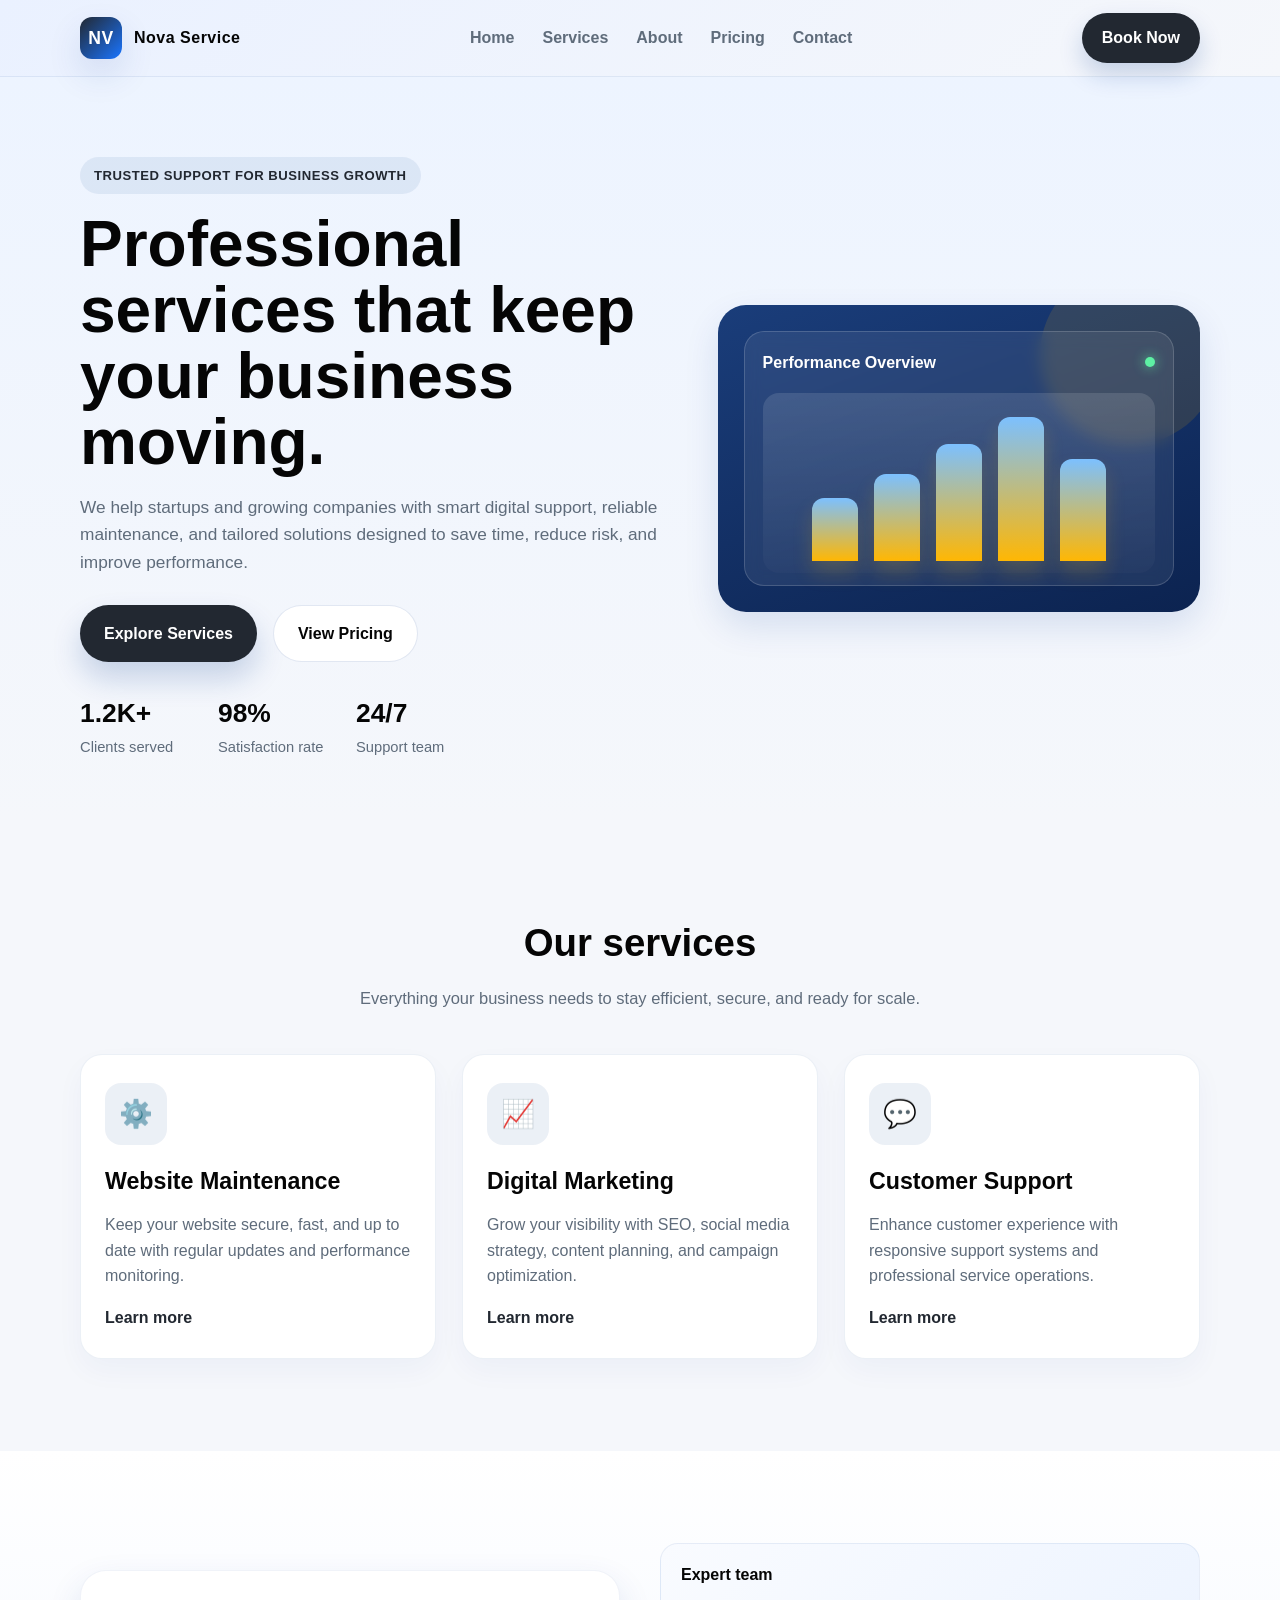
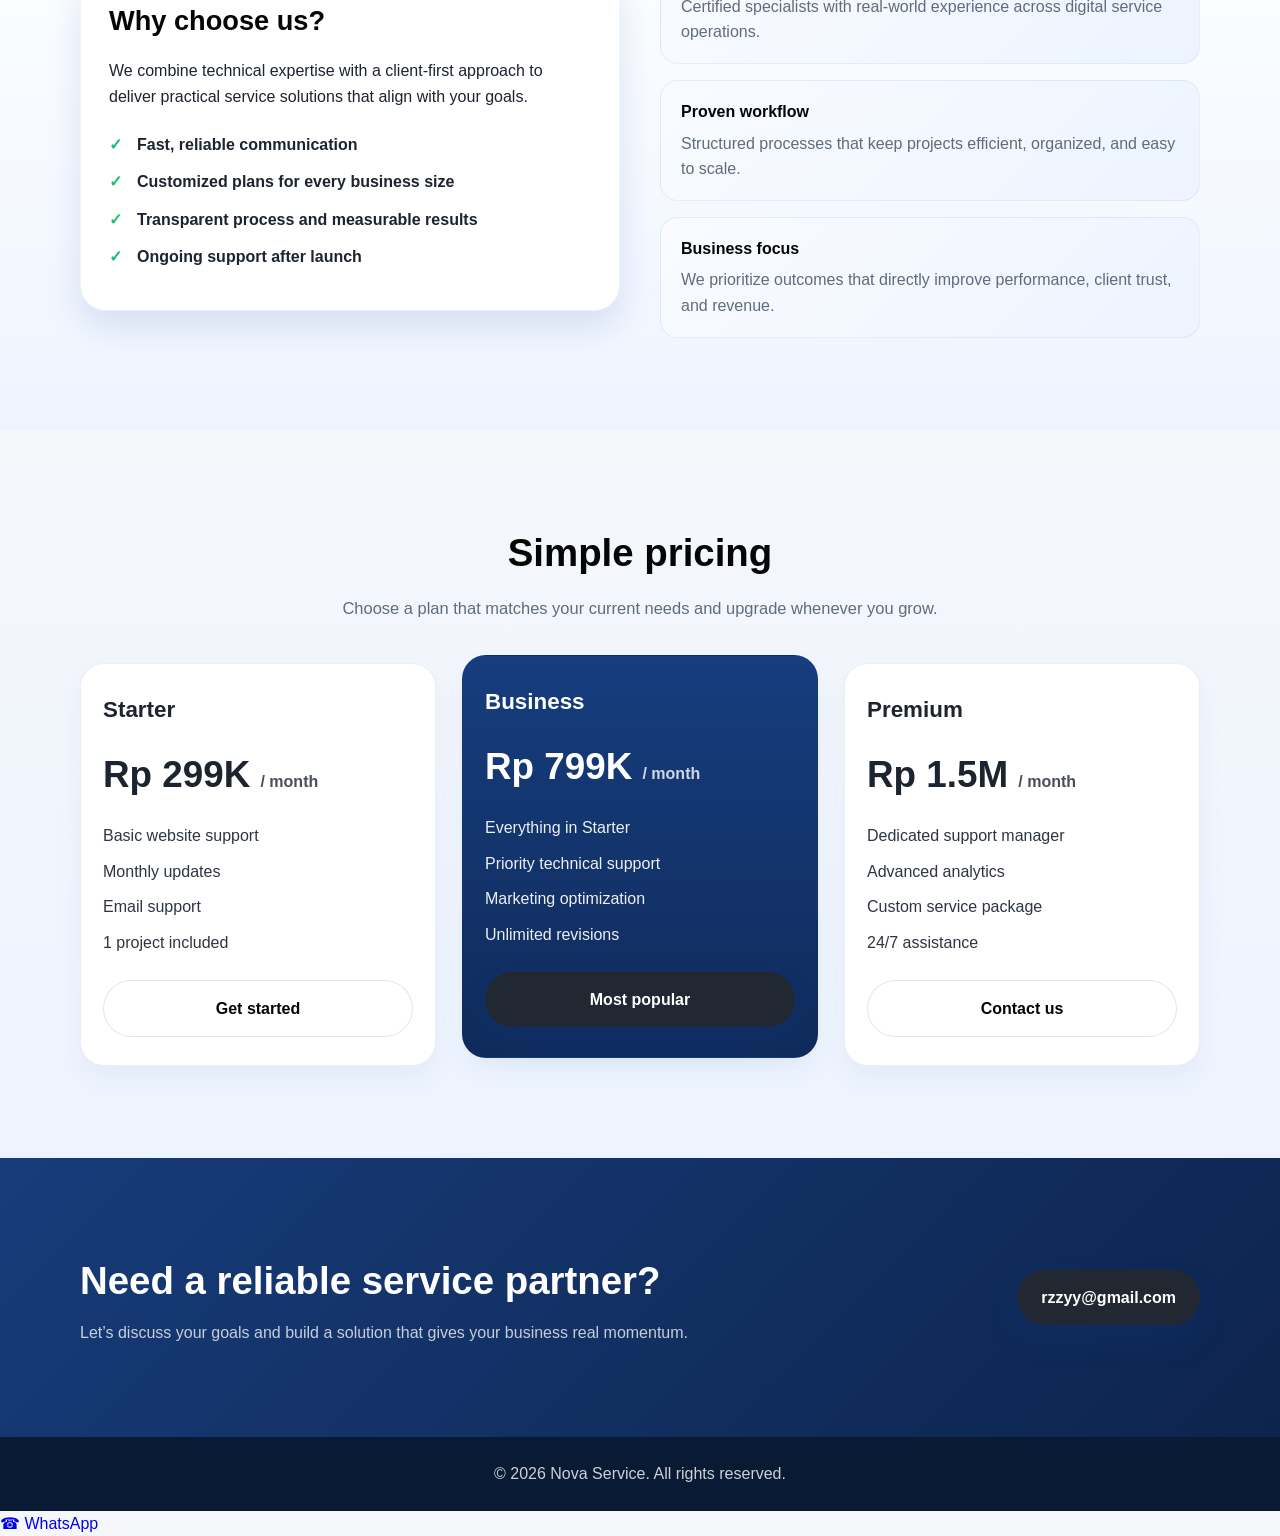
==== index.html @ af76d052 "Update index.html" ====
<!DOCTYPE html>
<html lang="en">
<head>
    <meta charset="UTF-8">
    <meta name="viewport" content="width=device-width, initial-scale=1.0">
    <title>NV Service | Professional Digital Solutions</title>
    <link rel="stylesheet" href="style.css">
</head>
<body>
    <header>
        <div class="container nav">
            <div class="brand">
                <div class="brand-mark">NV</div>
                <span>Nova Service</span>
            </div>
            <nav class="nav-links">
                <a href="#home">Home</a>
                <a href="#services">Services</a>
                <a href="#about">About</a>
                <a href="#pricing">Pricing</a>
                <a href="#contact">Contact</a>
            </nav>
            <a class="nav-cta" href="#contact">Book Now</a>
        </div>
    </header>

    <main>
        <section class="hero" id="home">
            <div class="container hero-grid">
                <div>
                    <div class="eyebrow">Trusted support for business growth</div>
                    <h1>Professional services that keep your business moving.</h1>
                    <p class="lead">
                        We help startups and growing companies with smart digital support, reliable maintenance,
                        and tailored solutions designed to save time, reduce risk, and improve performance.
                    </p>
                    <div class="hero-actions">
                        <a class="btn btn-primary" href="#services">Explore Services</a>
                        <a class="btn btn-secondary" href="#pricing">View Pricing</a>
                    </div>
                    <div class="mini-stats">
                        <div>
                            <strong>1.2K+</strong>
                            <span>Clients served</span>
                        </div>
                        <div>
                            <strong>98%</strong>
                            <span>Satisfaction rate</span>
                        </div>
                        <div>
                            <strong>24/7</strong>
                            <span>Support team</span>
                        </div>
                    </div>
                </div>

                <div class="hero-card">
                    <div class="service-panel">
                        <div class="panel-header">
                            <span>Performance Overview</span>
                            <span class="dot"></span>
                        </div>
                        <div class="chart-box" aria-label="Service growth chart">
                            <div class="bar"></div>
                            <div class="bar"></div>
                            <div class="bar"></div>
                            <div class="bar"></div>
                            <div class="bar"></div>
                        </div>
                    </div>
                </div>
            </div>
        </section>

        <section id="services">
            <div class="container">
                <div class="section-heading">
                    <h2>Our services</h2>
                    <p>Everything your business needs to stay efficient, secure, and ready for scale.</p>
                </div>

                <div class="services-grid">
                    <article class="service-card">
                        <div class="icon-wrap">⚙️</div>
                        <h3>Website Maintenance</h3>
                        <p>Keep your website secure, fast, and up to date with regular updates and performance monitoring.</p>
                        <a href="#contact">Learn more</a>
                    </article>

                    <article class="service-card">
                        <div class="icon-wrap">📈</div>
                        <h3>Digital Marketing</h3>
                        <p>Grow your visibility with SEO, social media strategy, content planning, and campaign optimization.</p>
                        <a href="#contact">Learn more</a>
                    </article>

                    <article class="service-card">
                        <div class="icon-wrap">💬</div>
                        <h3>Customer Support</h3>
                        <p>Enhance customer experience with responsive support systems and professional service operations.</p>
                        <a href="#contact">Learn more</a>
                    </article>
                </div>
            </div>
        </section>

        <section class="about" id="about">
            <div class="container about-grid">
                <div class="about-box">
                    <h3>Why choose us?</h3>
                    <p>We combine technical expertise with a client-first approach to deliver practical service solutions that align with your goals.</p>
                    <ul class="check-list">
                        <li>Fast, reliable communication</li>
                        <li>Customized plans for every business size</li>
                        <li>Transparent process and measurable results</li>
                        <li>Ongoing support after launch</li>
                    </ul>
                </div>

                <div class="feature-panel">
                    <div class="feature-item">
                        <h4>Expert team</h4>
                        <p>Certified specialists with real-world experience across digital service operations.</p>
                    </div>
                    <div class="feature-item">
                        <h4>Proven workflow</h4>
                        <p>Structured processes that keep projects efficient, organized, and easy to scale.</p>
                    </div>
                    <div class="feature-item">
                        <h4>Business focus</h4>
                        <p>We prioritize outcomes that directly improve performance, client trust, and revenue.</p>
                    </div>
                </div>
            </div>
        </section>

        <section class="pricing" id="pricing">
            <div class="container">
                <div class="section-heading">
                    <h2>Simple pricing</h2>
                    <p>Choose a plan that matches your current needs and upgrade whenever you grow.</p>
                </div>

                <div class="pricing-grid">
                    <div class="price-card">
                        <h3>Starter</h3>
                        <div class="price">Rp 299K <span>/ month</span></div>
                        <ul>
                            <li>Basic website support</li>
                            <li>Monthly updates</li>
                            <li>Email support</li>
                            <li>1 project included</li>
                        </ul>
                        <a class="btn btn-secondary" href="#contact">Get started</a>
                    </div>

                    <div class="price-card popular">
                        <h3>Business</h3>
                        <div class="price">Rp 799K <span>/ month</span></div>
                        <ul>
                            <li>Everything in Starter</li>
                            <li>Priority technical support</li>
                            <li>Marketing optimization</li>
                            <li>Unlimited revisions</li>
                        </ul>
                        <a class="btn btn-primary" href="#contact">Most popular</a>
                    </div>

                    <div class="price-card">
                        <h3>Premium</h3>
                        <div class="price">Rp 1.5M <span>/ month</span></div>
                        <ul>
                            <li>Dedicated support manager</li>
                            <li>Advanced analytics</li>
                            <li>Custom service package</li>
                            <li>24/7 assistance</li>
                        </ul>
                        <a class="btn btn-secondary" href="#contact">Contact us</a>
                    </div>
                </div>
            </div>
        </section>

        <section class="contact" id="contact">
            <div class="container contact-wrap">
                <div>
                    <h2>Need a reliable service partner?</h2>
                    <p>Let’s discuss your goals and build a solution that gives your business real momentum.</p>
                </div>
                <a class="btn btn-primary" href="mailto:rzzyy@gmail.com">rzzyy@gmail.com</a>
            </div>
        </section>
    </main>

    <footer>
        <div class="container">© 2026 Nova Service. All rights reserved.</div>
    </footer>
    <a class="whatsapp-button" href="https://wa.me/6283878872602?text=Hello%20NV%20Service%2C%20I%20would%20like%20to%20ask%20about%20your%20services." target="_blank" rel="noopener" aria-label="Chat with NV Service on WhatsApp">
        <span aria-hidden="true">☎</span>
        <span>WhatsApp</span>
    </a>
    
     <script>
        const navLinks = document.querySelectorAll('.nav-links a');

        navLinks.forEach((link) => {
            link.addEventListener('click', () => {
                const target = document.querySelector(link.getAttribute('href'));

                link.classList.remove('nav-clicked');
                void link.offsetWidth;
                link.classList.add('nav-clicked');

                if (target) {
                    target.classList.remove('section-focus');
                    void target.offsetWidth;
                    target.classList.add('section-focus');
                }
            });
        });
    </script>
</body>
</html>
---- style.css ----
:root {
    --primary: #222831;
    --primary-dark: #050505;
    --accent: #ffb703;
    --bg: #f5f7fb;
    --card: #ffffff;
    --text: #1c2430;
    --muted: #5f6c7b;
    --shadow: 0 15px 35px rgba(11, 61, 145, 0.12);
}

* {
    box-sizing: border-box;
}

html {
    scroll-behavior: smooth;
}

body {
    margin: 0;
    font-family: Arial, Helvetica, sans-serif;
    background: var(--bg);
    color: var(--text);
    line-height: 1.6;
}

a {
    text-decoration: none;
}

img {
    max-width: 100%;
    display: block;
}

.container {
    width: min(1120px, calc(100% - 32px));
    margin: 0 auto;
}

header {
    background: linear-gradient(135deg, #eaf1ff 0%, #f5f7fb 100%);
    border-bottom: 1px solid rgba(11, 61, 145, 0.08);
    position: sticky;
    top: 0;
    z-index: 50;
}

.nav {
    display: flex;
    justify-content: space-between;
    align-items: center;
    min-height: 76px;
}

.brand {
    display: flex;
    align-items: center;
    gap: 12px;
    font-weight: 800;
    color: var(--primary-dark);
    letter-spacing: 0.5px;
}

.brand-mark {
    width: 42px;
    height: 42px;
    border-radius: 12px;
    background: linear-gradient(135deg, var(--primary), #1a75ff);
    color: white;
    display: grid;
    place-items: center;
    font-size: 1.1rem;
    box-shadow: var(--shadow);
}

.nav-links {
    display: flex;
    align-items: center;
    gap: 28px;
    font-weight: 600;
    color: var(--muted);
}

.nav-links a {
    color: var(--muted);
}

.nav-links a:hover {
    color: var(--primary);
}

.nav-links a.nav-clicked {
    animation: nav-click 0.55s ease;
}

@keyframes nav-click {
    0% {
        transform: translateY(0) scale(1);
    }
    45% {
        color: var(--accent);
        transform: translateY(-4px) scale(1.08);
    }
    100% {
        transform: translateY(0) scale(1);
    }
}

.section-focus {
    animation: section-focus 0.8s ease;
}

@keyframes section-focus {
    0% {
        box-shadow: inset 0 8px 0 rgba(255, 183, 3, 0);
    }
    35% {
        box-shadow: inset 0 8px 0 rgba(255, 183, 3, 0.5);
    }
    100% {
        box-shadow: inset 0 8px 0 rgba(255, 183, 3, 0);
    }
}

.nav-cta {
    background: var(--primary);
    color: white;
    padding: 12px 20px;
    border-radius: 999px;
    font-weight: 700;
    box-shadow: 0 12px 25px rgba(11, 61, 145, 0.2);
}

.hero {
    padding: 80px 0 60px;
    background: linear-gradient(180deg, #edf4ff 0%, #f5f7fb 100%);
}

.hero-grid {
    display: grid;
    grid-template-columns: 1.1fr 0.9fr;
    align-items: center;
    gap: 48px;
}

.eyebrow {
    display: inline-flex;
    align-items: center;
    gap: 8px;
    background: rgba(11, 61, 145, 0.08);
    color: var(--primary);
    padding: 8px 14px;
    border-radius: 999px;
    font-size: 0.82rem;
    font-weight: 700;
    letter-spacing: 0.04em;
    text-transform: uppercase;
}

h1 {
    font-size: clamp(2.6rem, 5vw, 4.5rem);
    line-height: 1.03;
    margin: 18px 0 18px;
    color: var(--primary-dark);
}

.lead {
    font-size: 1.08rem;
    color: var(--muted);
    max-width: 620px;
    margin-bottom: 28px;
}

.hero-actions {
    display: flex;
    flex-wrap: wrap;
    gap: 16px;
    margin-bottom: 30px;
}

.btn {
    display: inline-flex;
    align-items: center;
    justify-content: center;
    padding: 15px 24px;
    border-radius: 999px;
    font-weight: 700;
    transition: transform 0.2s ease, box-shadow 0.2s ease;
}

.btn:hover {
    transform: translateY(-2px);
}

.btn-primary {
    background: var(--primary);
    color: white;
    box-shadow: 0 16px 30px rgba(11, 61, 145, 0.2);
}

.btn-secondary {
    background: white;
    color: var(--primary-dark);
    border: 1px solid rgba(11, 61, 145, 0.12);
}

.mini-stats {
    display: flex;
    flex-wrap: wrap;
    gap: 28px;
}

.mini-stats div {
    min-width: 110px;
}

.mini-stats strong {
    display: block;
    font-size: 1.65rem;
    color: var(--primary-dark);
}

.mini-stats span {
    color: var(--muted);
    font-size: 0.92rem;
}

.hero-card {
    background: linear-gradient(160deg, #1a3d7a, #0c2350);
    padding: 26px;
    border-radius: 28px;
    color: white;
    box-shadow: var(--shadow);
    position: relative;
    overflow: hidden;
}

.hero-card::before {
    content: "";
    position: absolute;
    width: 180px;
    height: 180px;
    border-radius: 50%;
    background: rgba(255, 183, 3, 0.12);
    top: -40px;
    right: -20px;
}

.service-panel {
    background: rgba(255, 255, 255, 0.08);
    border: 1px solid rgba(255, 255, 255, 0.16);
    border-radius: 20px;
    padding: 18px 18px 12px;
    backdrop-filter: blur(8px);
}

.panel-header {
    display: flex;
    justify-content: space-between;
    align-items: center;
    margin-bottom: 18px;
    color: white;
    font-weight: 700;
}

.dot {
    width: 10px;
    height: 10px;
    background: #5ef0a4;
    border-radius: 50%;
    box-shadow: 0 0 12px rgba(94, 240, 164, 0.8);
}

.chart-box {
    height: 180px;
    border-radius: 16px;
    background: linear-gradient(180deg, rgba(255,255,255,0.12), rgba(255,255,255,0.02));
    display: flex;
    align-items: end;
    justify-content: center;
    gap: 16px;
    padding: 18px 12px 12px;
}

.bar {
    width: 46px;
    border-radius: 12px 12px 0 0;
    background: linear-gradient(180deg, #7cc0ff, #ffb703);
    box-shadow: 0 12px 20px rgba(255, 183, 3, 0.18);
}

.bar:nth-child(1) { height: 42%; }
.bar:nth-child(2) { height: 58%; }
.bar:nth-child(3) { height: 78%; }
.bar:nth-child(4) { height: 96%; }
.bar:nth-child(5) { height: 68%; }

section {
    padding: 92px 0;
}

.section-heading {
    text-align: center;
    max-width: 700px;
    margin: 0 auto 42px;
}

.section-heading h2 {
    font-size: clamp(2rem, 3vw, 2.8rem);
    margin: 0 0 12px;
    color: var(--primary-dark);
}

.section-heading p {
    margin: 0;
    color: var(--muted);
    font-size: 1.03rem;
}

.services-grid {
    display: grid;
    grid-template-columns: repeat(3, minmax(0, 1fr));
    gap: 26px;
}

.service-card {
    background: var(--card);
    border: 1px solid rgba(11, 61, 145, 0.08);
    border-radius: 22px;
    padding: 28px 24px;
    box-shadow: 0 12px 28px rgba(11, 61, 145, 0.04);
}

.icon-wrap {
    width: 62px;
    height: 62px;
    display: grid;
    place-items: center;
    border-radius: 16px;
    background: rgba(11, 61, 145, 0.08);
    color: var(--primary);
    font-size: 1.7rem;
    margin-bottom: 18px;
}

.service-card h3 {
    margin: 0 0 12px;
    font-size: 1.45rem;
    color: var(--primary-dark);
}

.service-card p {
    margin: 0 0 16px;
    color: var(--muted);
}

.service-card a {
    color: var(--primary);
    font-weight: 700;
}

.about {
    background: linear-gradient(180deg, #ffffff 0%, #eef4ff 100%);
}

.about-grid {
    display: grid;
    grid-template-columns: 1fr 1fr;
    gap: 40px;
    align-items: center;
}

.about-box {
    background: white;
    border-radius: 26px;
    padding: 28px;
    box-shadow: var(--shadow);
    border: 1px solid rgba(11, 61, 145, 0.06);
}

.about-box h3 {
    margin-top: 0;
    margin-bottom: 16px;
    font-size: 1.7rem;
    color: var(--primary-dark);
}

.check-list {
    list-style: none;
    padding: 0;
    margin: 22px 0 0;
}

.check-list li {
    position: relative;
    padding-left: 28px;
    margin-bottom: 12px;
    color: var(--text);
    font-weight: 600;
}

.check-list li::before {
    content: "✓";
    position: absolute;
    left: 0;
    top: 0;
    color: #1bbf73;
    font-weight: 800;
}

.feature-panel {
    display: grid;
    gap: 16px;
}

.feature-item {
    background: linear-gradient(135deg, #f9fbff 0%, #edf4ff 100%);
    border: 1px solid rgba(11, 61, 145, 0.07);
    border-radius: 18px;
    padding: 18px 20px;
}

.feature-item h4 {
    margin: 0 0 6px;
    color: var(--primary-dark);
}

.feature-item p {
    margin: 0;
    color: var(--muted);
}

.pricing {
    background: linear-gradient(180deg, #f5f7fb 0%, #edf4ff 100%);
}

.pricing-grid {
    display: grid;
    grid-template-columns: repeat(3, minmax(0, 1fr));
    gap: 26px;
}

.price-card {
    background: white;
    border-radius: 24px;
    border: 1px solid rgba(11, 61, 145, 0.08);
    box-shadow: 0 12px 28px rgba(11, 61, 145, 0.05);
    padding: 28px 22px;
}

.price-card.popular {
    background: linear-gradient(180deg, #163d7e 0%, #102b5a 100%);
    color: white;
    transform: translateY(-8px);
}

.price-card h3 {
    margin: 0 0 10px;
    font-size: 1.4rem;
}

.price {
    font-size: 2.3rem;
    font-weight: 800;
    margin: 18px 0;
}

.price span {
    font-size: 1rem;
    opacity: 0.8;
}

.price-card ul {
    list-style: none;
    padding: 0;
    margin: 0 0 24px;
}

.price-card li {
    margin-bottom: 10px;
    color: inherit;
    opacity: 0.92;
}

.price-card .btn {
    width: 100%;
}

.contact {
    background: linear-gradient(135deg, #173c7a 0%, #0d244d 100%);
    color: white;
}

.contact-wrap {
    display: flex;
    justify-content: space-between;
    align-items: center;
    gap: 20px;
    flex-wrap: wrap;
}

.contact h2 {
    margin: 0 0 8px;
    font-size: clamp(2rem, 3vw, 3rem);
}

.contact p {
    margin: 0;
    color: rgba(255,255,255,0.76);
    max-width: 620px;
}

footer {
    background: #081a34;
    color: rgba(255,255,255,0.8);
    padding: 24px 0;
    text-align: center;
}

@media (max-width: 900px) {
    .hero-grid,
    .about-grid,
    .services-grid,
    .pricing-grid {
        grid-template-columns: 1fr;
    }

    .nav {
        flex-wrap: wrap;
        gap: 12px;
        padding: 14px 0;
    }

    .nav-links {
        width: 100%;
        justify-content: center;
        flex-wrap: wrap;
    }
}

@media (max-width: 560px) {
    h1 {
        font-size: 2.6rem;
    }

    section {
        padding: 72px 0;
    }

    .hero {
        padding-top: 52px;
    }

    .hero-actions {
        flex-direction: column;
        align-items: stretch;
    }

    .btn {
        width: 100%;
    }
}

@media (prefers-reduced-motion: reduce) {
    .nav-links a.nav-clicked,
    .section-focus {
        animation: none;
    }
}
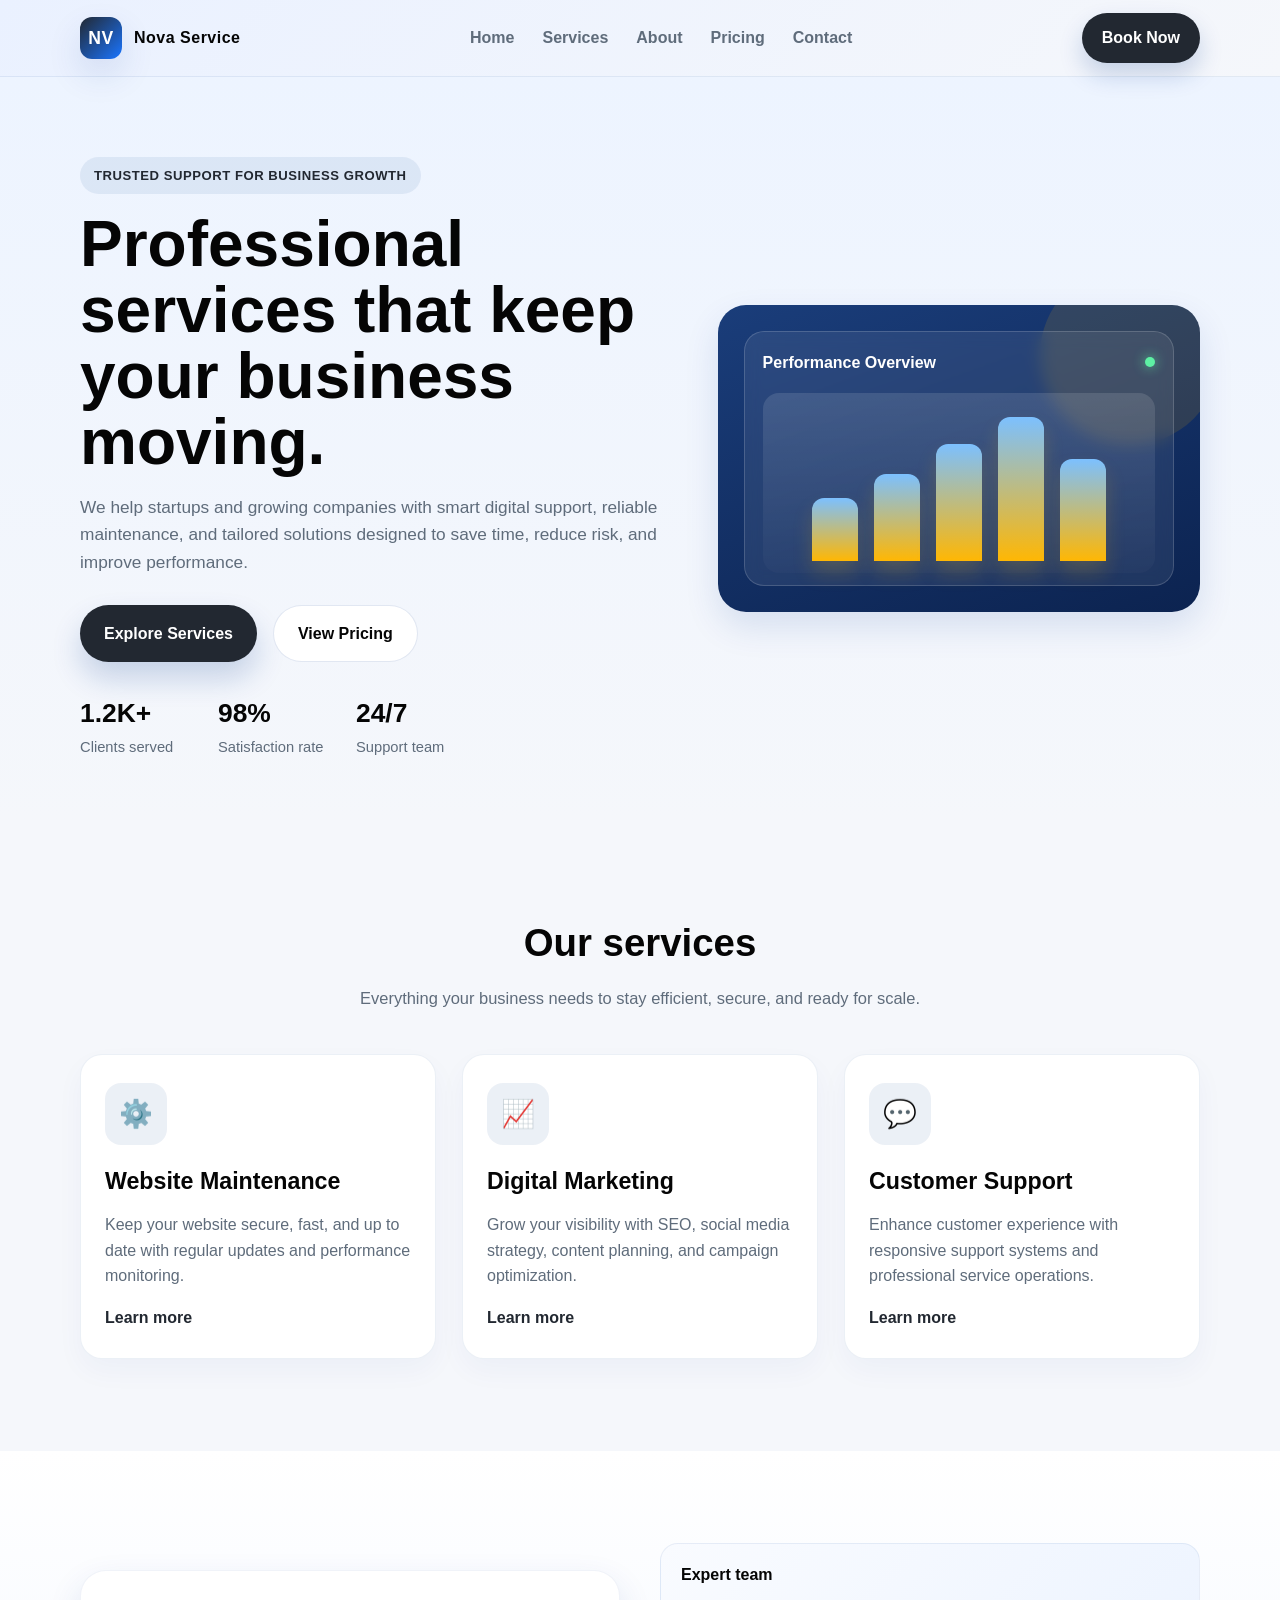
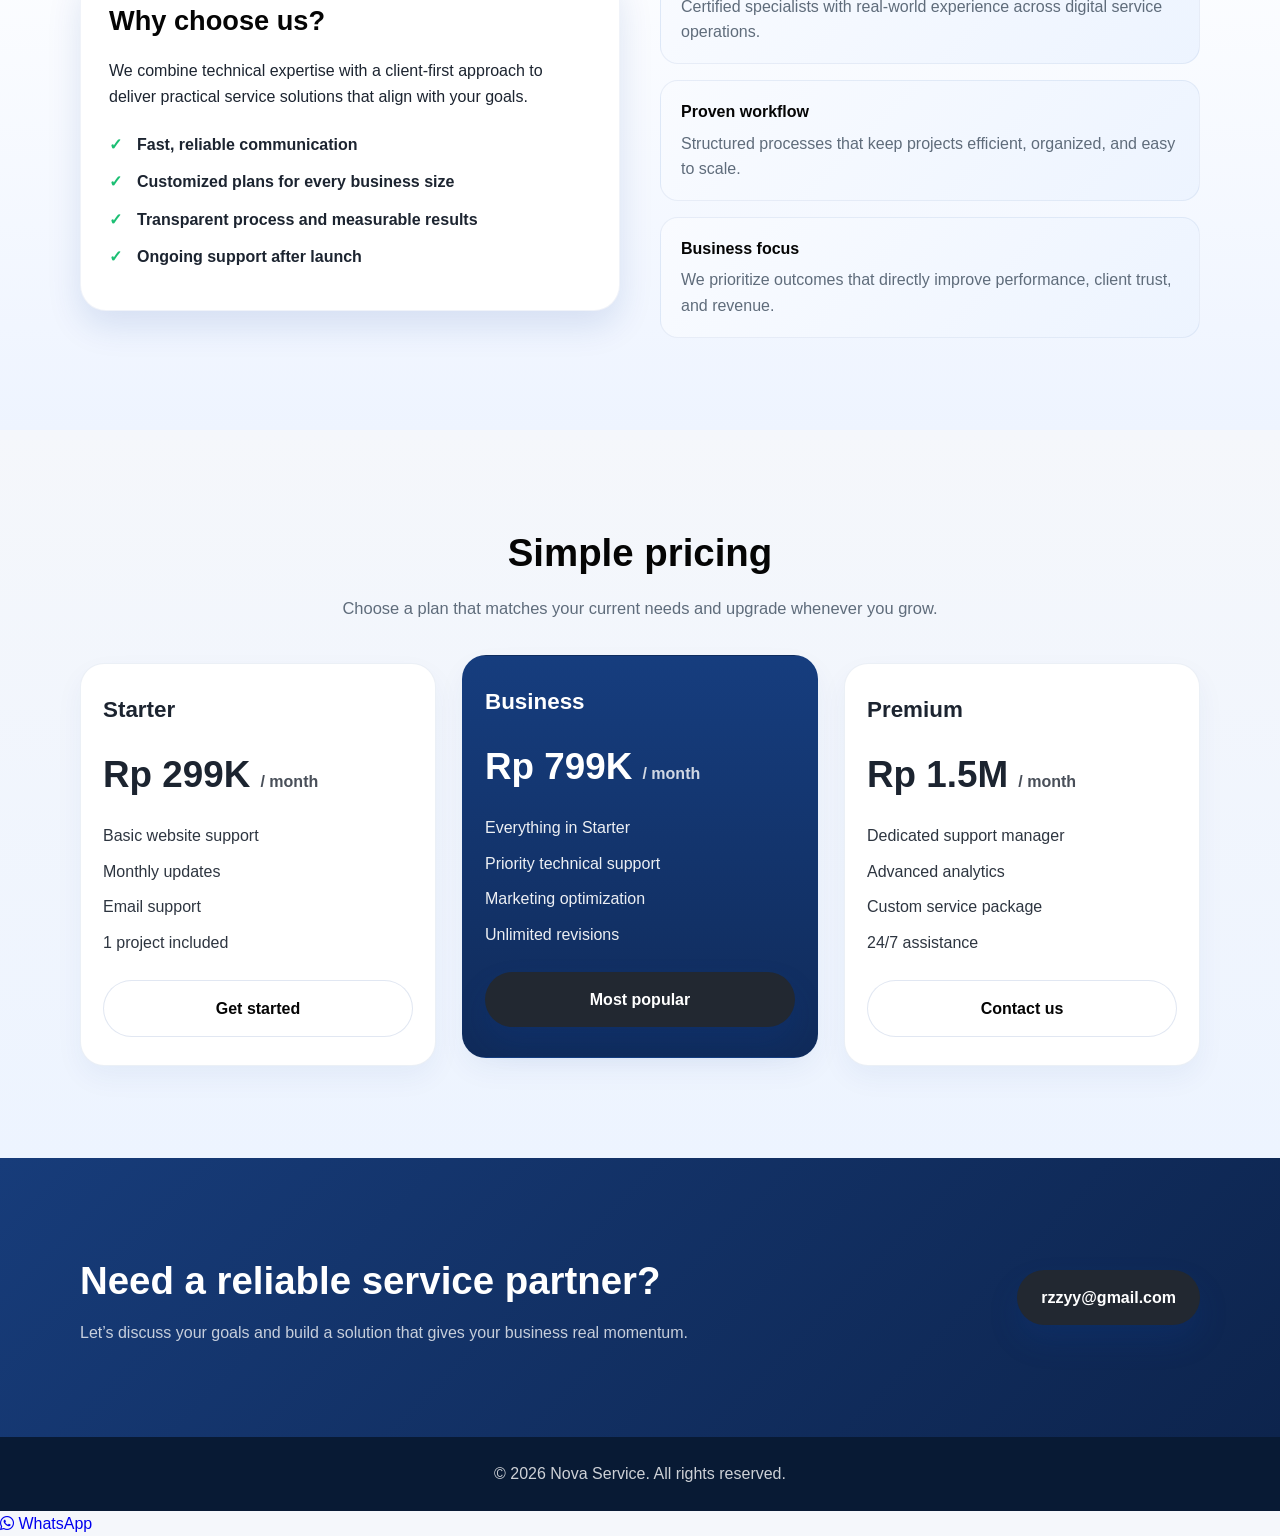
==== commit cb94615b: "Update index.html" ====
--- a/index.html
+++ b/index.html
@@ -5,6 +5,7 @@
     <meta name="viewport" content="width=device-width, initial-scale=1.0">
     <title>NV Service | Professional Digital Solutions</title>
     <link rel="stylesheet" href="style.css">
+<link rel="stylesheet" href="https://cdnjs.cloudflare.com/ajax/libs/font-awesome/6.5.2/css/all.min.css">
 </head>
 <body>
     <header>
@@ -196,8 +197,8 @@
         <div class="container">© 2026 Nova Service. All rights reserved.</div>
     </footer>
     <a class="whatsapp-button" href="https://wa.me/6283878872602?text=Hello%20NV%20Service%2C%20I%20would%20like%20to%20ask%20about%20your%20services." target="_blank" rel="noopener" aria-label="Chat with NV Service on WhatsApp">
-        <span aria-hidden="true">☎</span>
-        <span>WhatsApp</span>
+        <i class="fa-brands fa-whatsapp" aria-hidden="true"></i>
+<span>WhatsApp</span>
     </a>
     
      <script>
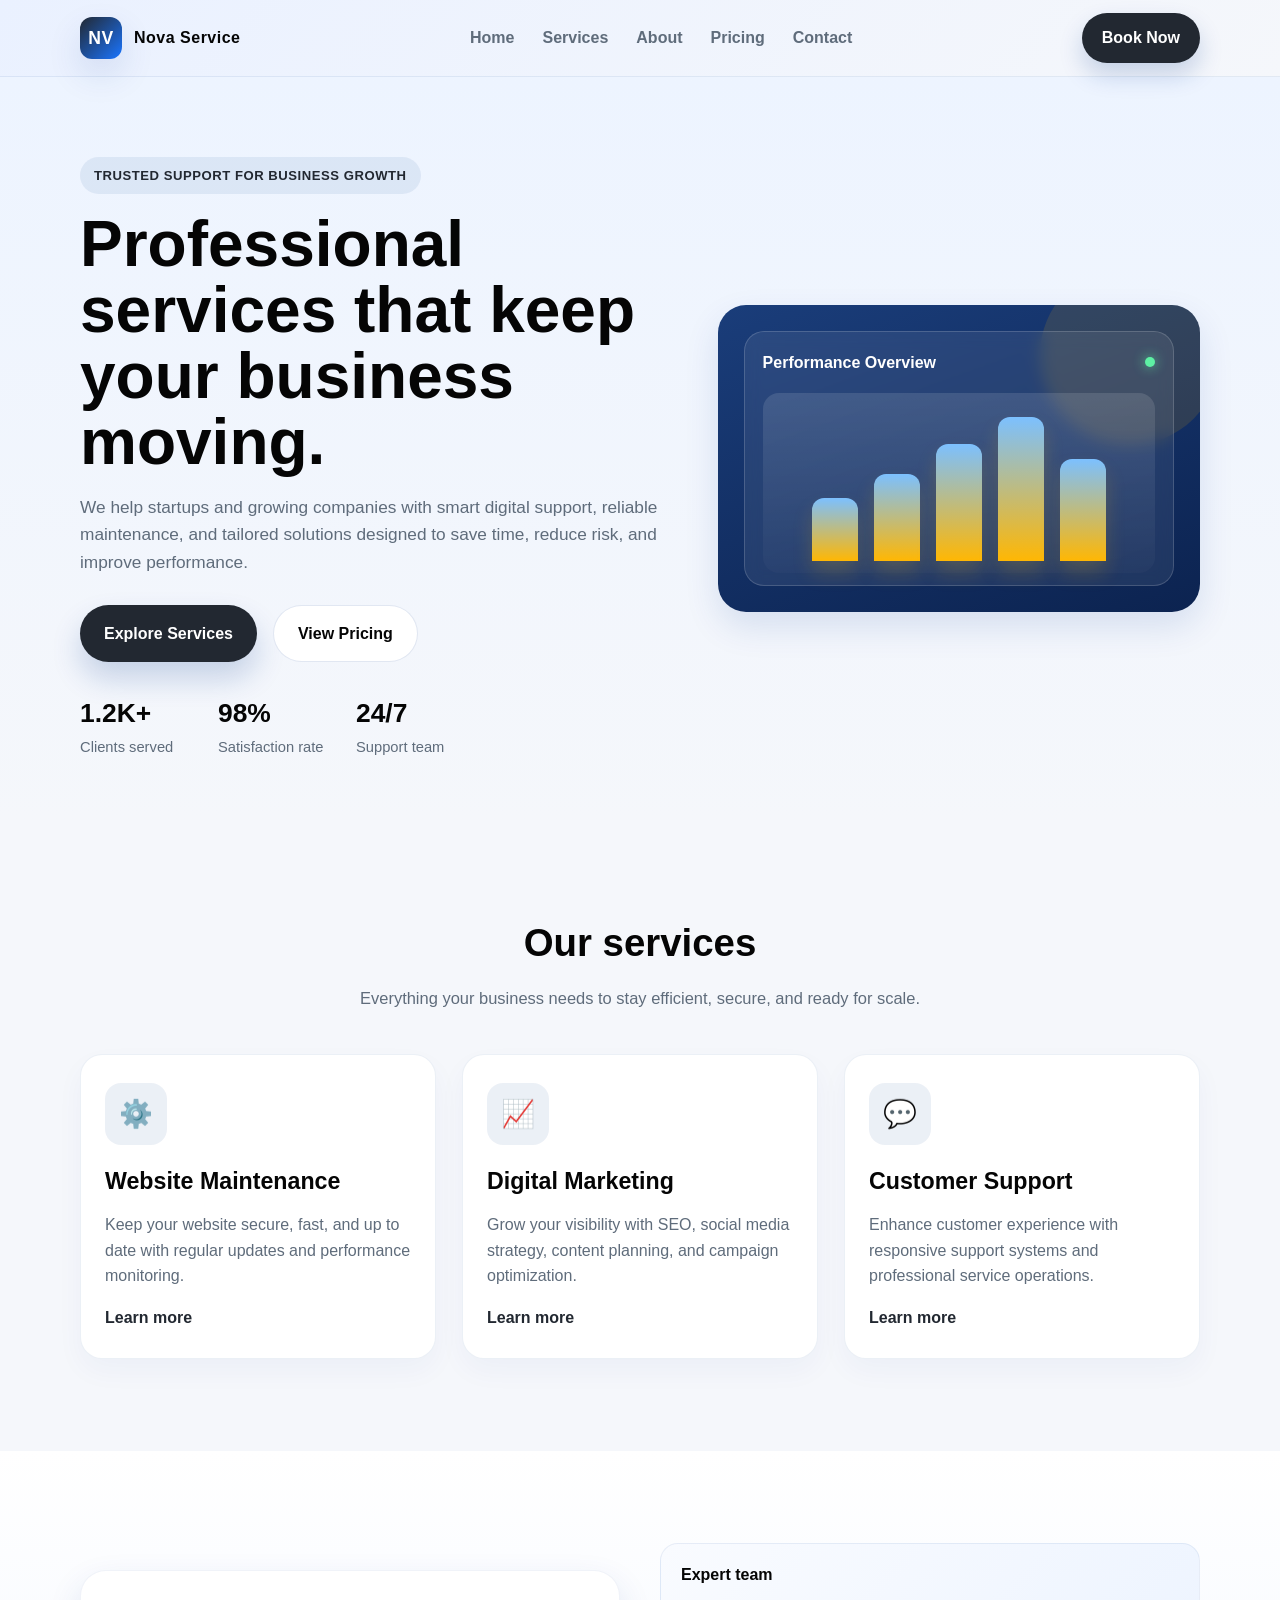
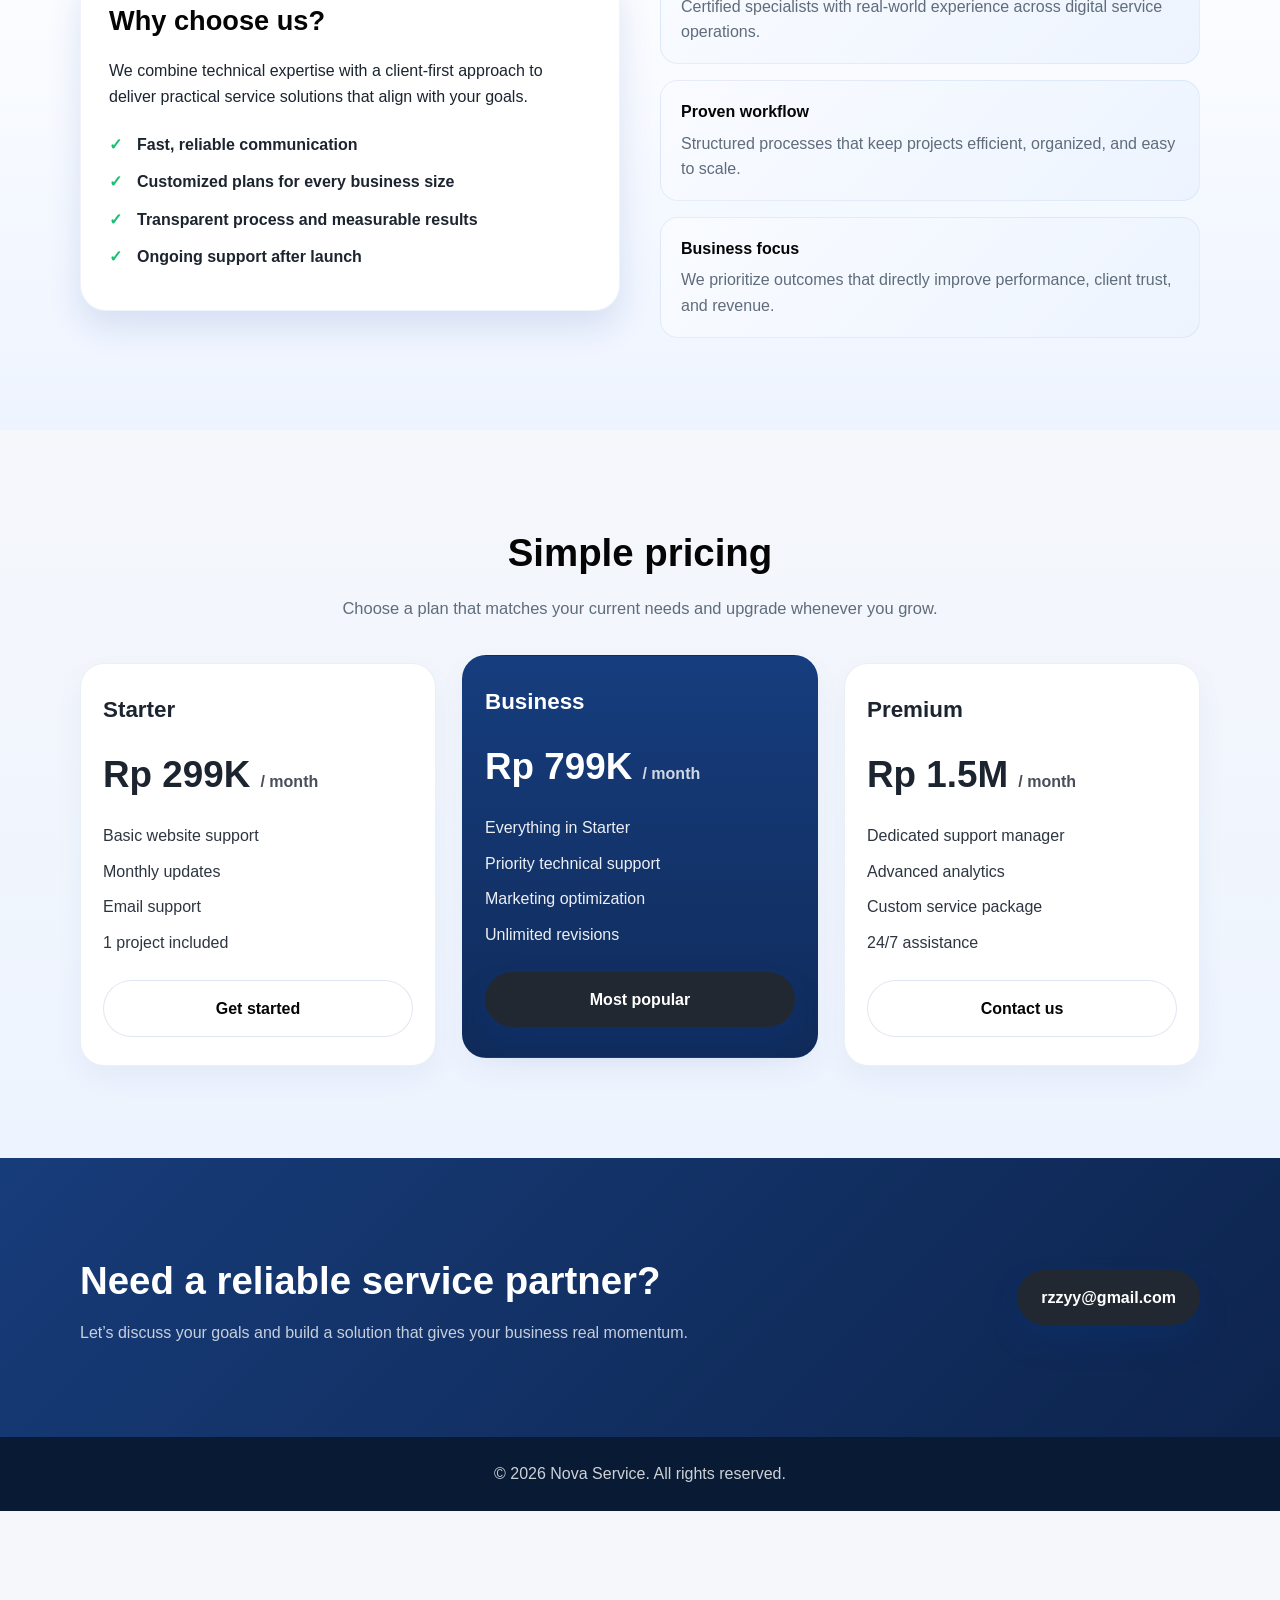
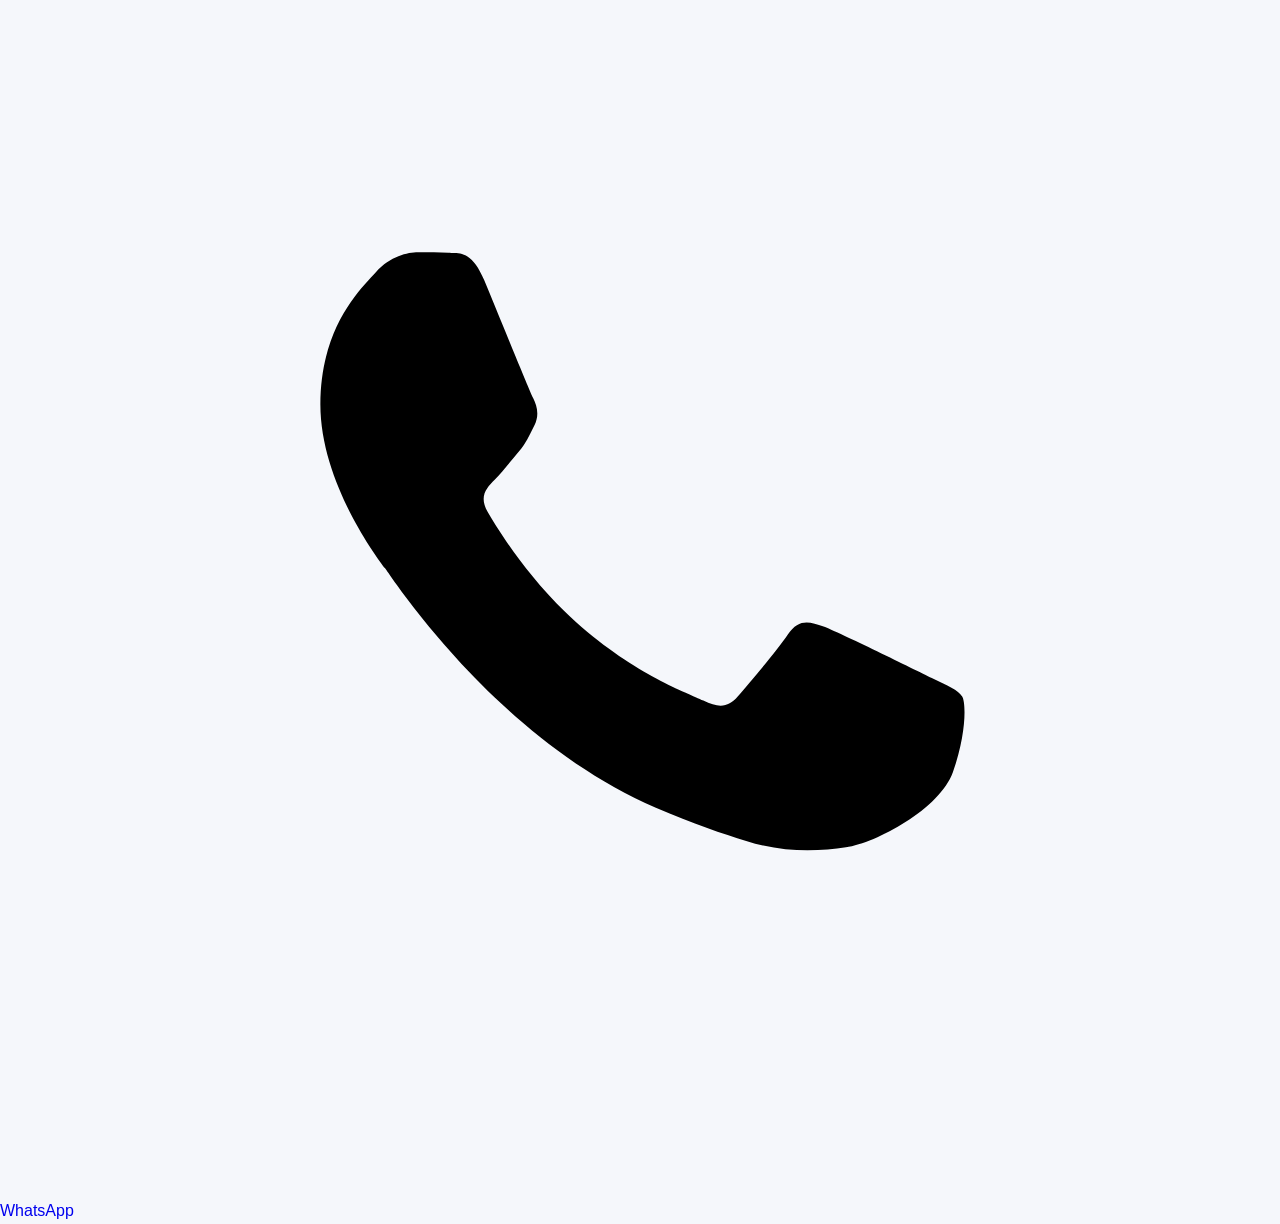
==== commit 8fcd5e6d: "Update index.html" ====
--- a/index.html
+++ b/index.html
@@ -196,10 +196,14 @@
     <footer>
         <div class="container">© 2026 Nova Service. All rights reserved.</div>
     </footer>
-    <a class="whatsapp-button" href="https://wa.me/6283878872602?text=Hello%20NV%20Service%2C%20I%20would%20like%20to%20ask%20about%20your%20services." target="_blank" rel="noopener" aria-label="Chat with NV Service on WhatsApp">
-        <i class="fa-brands fa-whatsapp" aria-hidden="true"></i>
-<span>WhatsApp</span>
-    </a>
+   <a class="whatsapp-button" href="https://wa.me/6283878872602?text=Hello%20NV%20Service%2C%20I%20would%20like%20to%20ask%20about%20your%20services." target="_blank" rel="noopener" aria-label="Chat with NV Service on WhatsApp">
+    
+    <svg class="whatsapp-icon" viewBox="0 0 24 24" aria-hidden="true">
+        <path d="M17.472 14.382c-.297-.149-1.758-.867-2.03-.967-.273-.099-.471-.148-.67.15-.197.297-.767.966-.94 1.164-.173.199-.347.223-.644.075-.297-.15-1.255-.463-2.39-1.475-.883-.788-1.48-1.761-1.653-2.059-.173-.297-.018-.458.13-.606.134-.133.298-.347.446-.52.149-.174.198-.298.298-.497.099-.198.05-.371-.025-.52-.075-.149-.669-1.612-.916-2.207-.242-.579-.487-.5-.669-.51-.173-.008-.371-.01-.57-.01-.198 0-.52.074-.792.372-.272.297-1.04 1.016-1.04 2.479 0 1.462 1.065 2.875 1.213 3.074.149.198 2.095 3.2 5.077 4.487.709.306 1.262.489 1.694.625.712.227 1.36.195 1.871.118.571-.085 1.758-.719 2.006-1.413.248-.694.248-1.289.173-1.413-.074-.124-.272-.198-.57-.347z"/>
+    </svg>
+
+    <span>WhatsApp</span>
+</a>
     
      <script>
         const navLinks = document.querySelectorAll('.nav-links a');
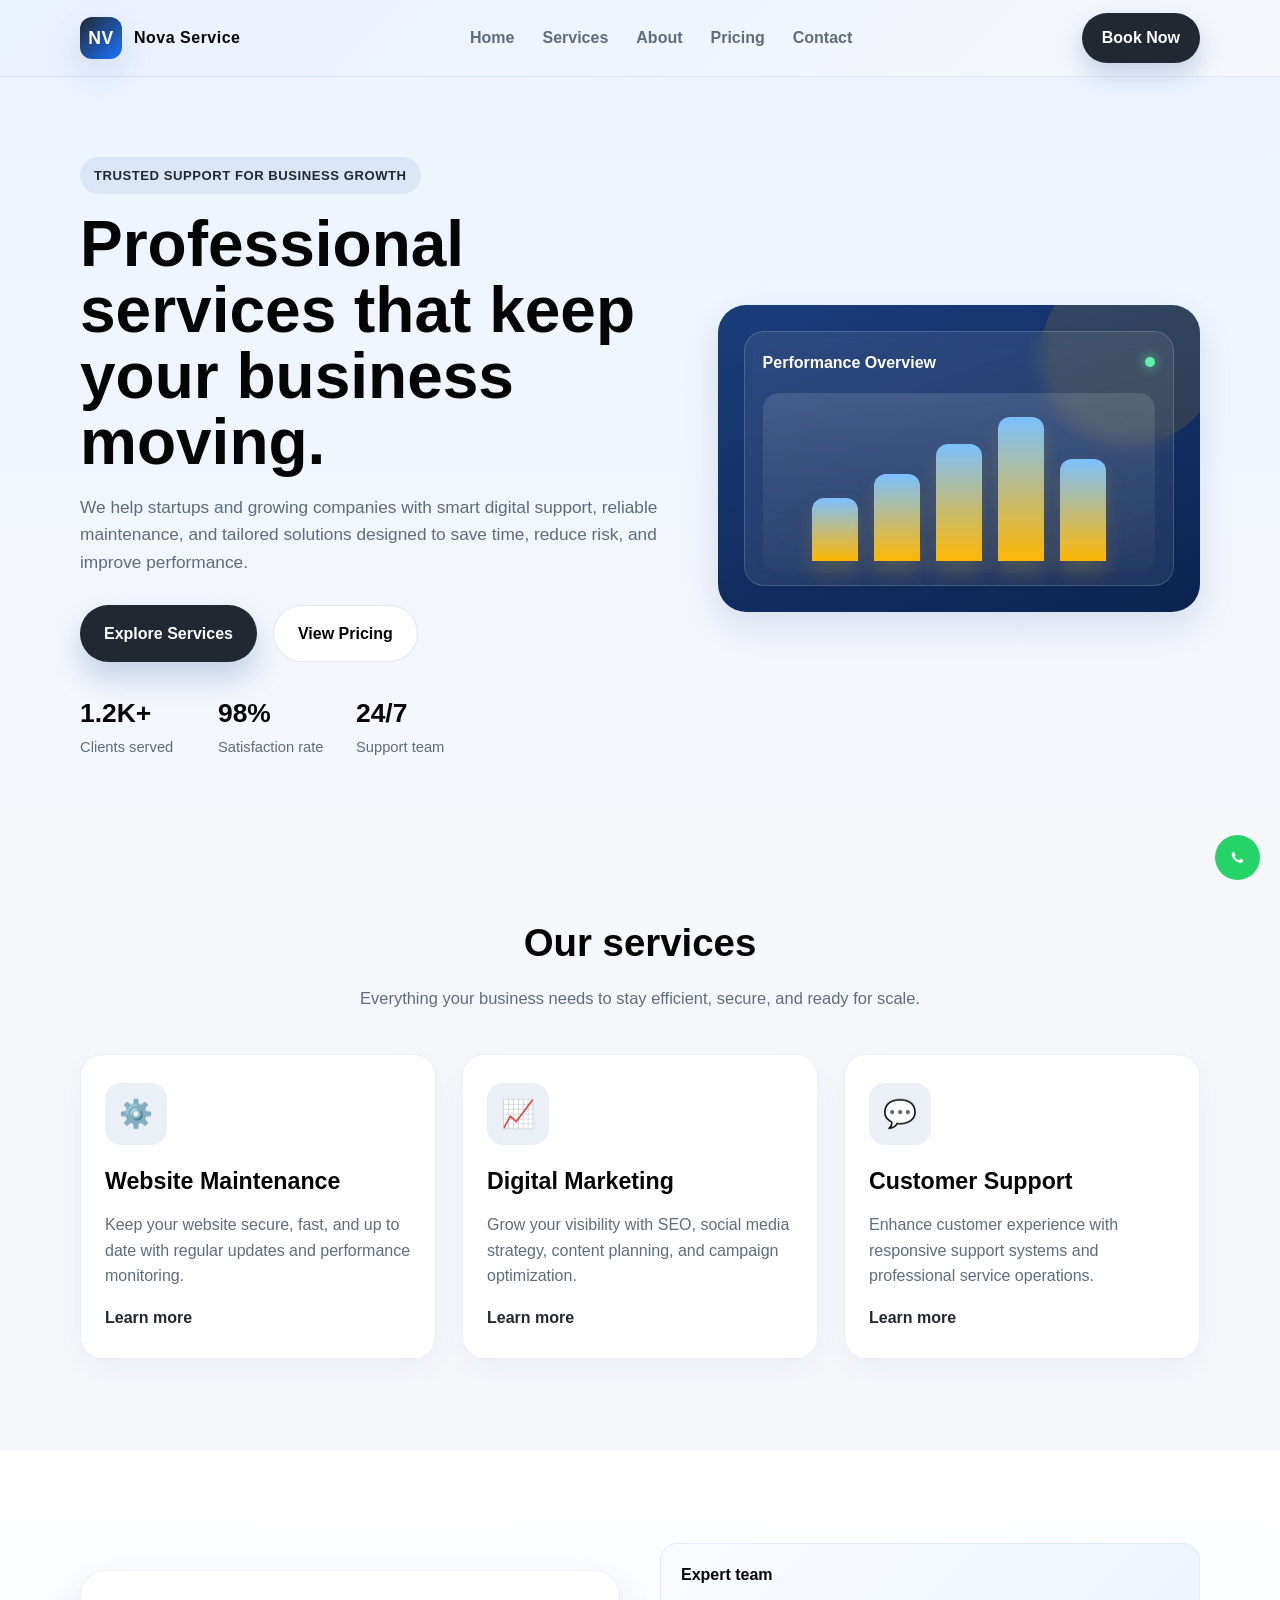
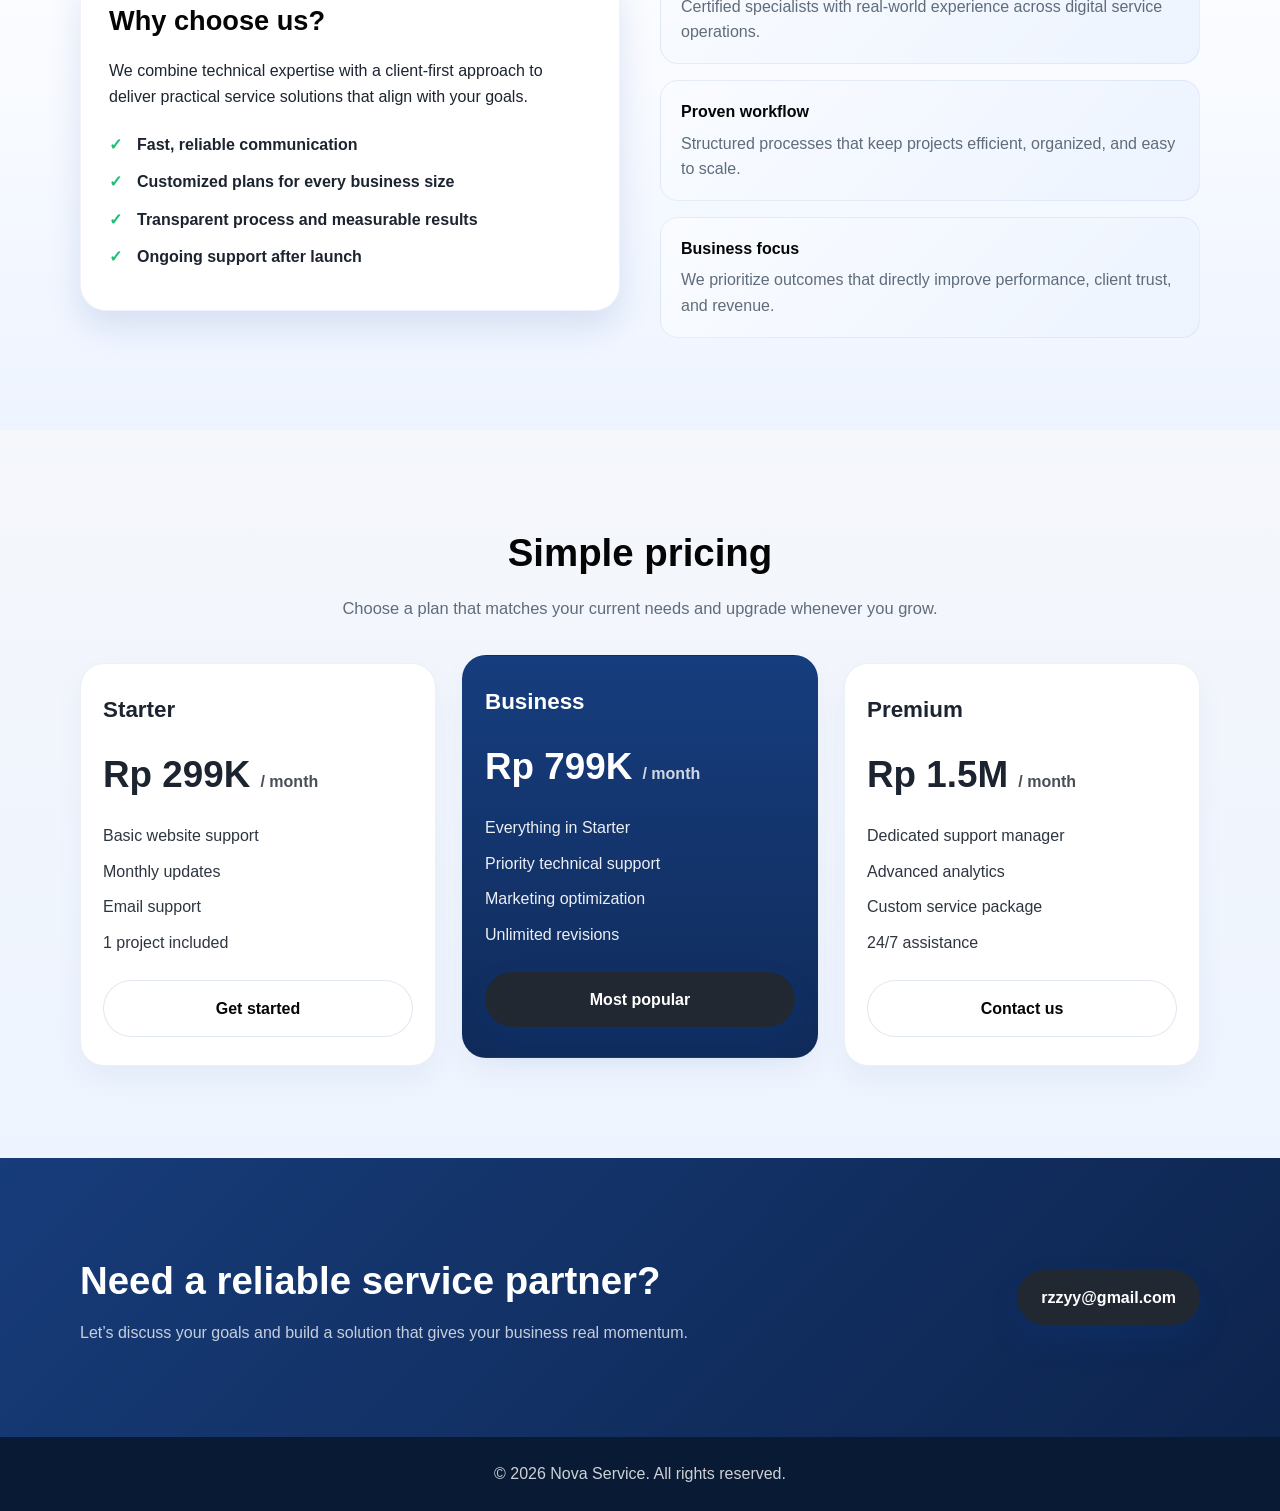
==== commit a302c8b6: "Update index.html" ====
--- a/index.html
+++ b/index.html
@@ -196,13 +196,32 @@
     <footer>
         <div class="container">© 2026 Nova Service. All rights reserved.</div>
     </footer>
-   <a class="whatsapp-button" href="https://wa.me/6283878872602?text=Hello%20NV%20Service%2C%20I%20would%20like%20to%20ask%20about%20your%20services." target="_blank" rel="noopener" aria-label="Chat with NV Service on WhatsApp">
+  <a href="https://wa.me/6283878872602?text=Hello%20NV%20Service%2C%20I%20would%20like%20to%20ask%20about%20your%20services."
+   target="_blank"
+   rel="noopener"
+   aria-label="WhatsApp"
+   style="
+       position: fixed;
+       right: 20px;
+       bottom: 20px;
+       width: 45px;
+       height: 45px;
+       padding: 0;
+       margin: 0;
+       border-radius: 50%;
+       background: #25D366;
+       display: flex;
+       align-items: center;
+       justify-content: center;
+       z-index: 999999;
+       box-sizing: border-box;
+       text-decoration: none;
+   ">
     
-    <svg class="whatsapp-icon" viewBox="0 0 24 24" aria-hidden="true">
-        <path d="M17.472 14.382c-.297-.149-1.758-.867-2.03-.967-.273-.099-.471-.148-.67.15-.197.297-.767.966-.94 1.164-.173.199-.347.223-.644.075-.297-.15-1.255-.463-2.39-1.475-.883-.788-1.48-1.761-1.653-2.059-.173-.297-.018-.458.13-.606.134-.133.298-.347.446-.52.149-.174.198-.298.298-.497.099-.198.05-.371-.025-.52-.075-.149-.669-1.612-.916-2.207-.242-.579-.487-.5-.669-.51-.173-.008-.371-.01-.57-.01-.198 0-.52.074-.792.372-.272.297-1.04 1.016-1.04 2.479 0 1.462 1.065 2.875 1.213 3.074.149.198 2.095 3.2 5.077 4.487.709.306 1.262.489 1.694.625.712.227 1.36.195 1.871.118.571-.085 1.758-.719 2.006-1.413.248-.694.248-1.289.173-1.413-.074-.124-.272-.198-.57-.347z"/>
+    <svg viewBox="0 0 24 24"
+         style="width: 23px; height: 23px; fill: white; display: block;">
+        <path d="M17.472 14.382c-.297-.149-1.758-.867-2.03-.967-.273-.099-.471-.148-.67.15-.197.297-.767.966-.94 1.164-.173.199-.347.223-.644.075-.297-.15-1.255-.463-2.39-1.475-.883-.788-1.48-1.761-1.653-2.059-.173-.297-.018-.458.13-.606.134-.133.298-.347.446-.52.149-.174.198-.298.198-.497.099-.198.05-.371-.025-.52-.075-.149-.669-1.612-.916-2.207-.242-.579-.487-.5-.669-.51-.173-.008-.371-.01-.57-.01-.198 0-.52.074-.792.372-.272.297-1.04 1.016-1.04 2.479 0 1.462 1.065 2.875 1.213 3.074.149.198 2.095 3.2 5.077 4.487.709.306 1.262.489 1.694.625.712.227 1.36.195 1.871.118.571-.085 1.758-.719 2.006-1.413.248-.694.248-1.289.173-1.413-.074-.124-.272-.198-.57-.347z"/>
     </svg>
-
-    <span>WhatsApp</span>
 </a>
     
      <script>
--- a/style.css
+++ b/style.css
@@ -570,3 +570,41 @@
     }
 }
 
+.whatsapp-button {
+    position: fixed;
+    right: 20px;
+    bottom: 20px;
+    z-index: 9999;
+
+    width: 45px;
+    height: 45px;
+    padding: 0;
+    margin: 0;
+
+    border-radius: 50%;
+    background: #25D366;
+    color: white;
+
+    display: flex;
+    align-items: center;
+    justify-content: center;
+
+    box-shadow: 0 4px 12px rgba(0, 0, 0, 0.2);
+
+    transition: transform 0.2s ease;
+}
+
+.whatsapp-button:hover {
+    transform: scale(1.08);
+}
+
+.whatsapp-button span {
+    display: none;
+}
+
+.whatsapp-icon {
+    width: 23px;
+    height: 23px;
+    fill: white;
+    display: block;
+}
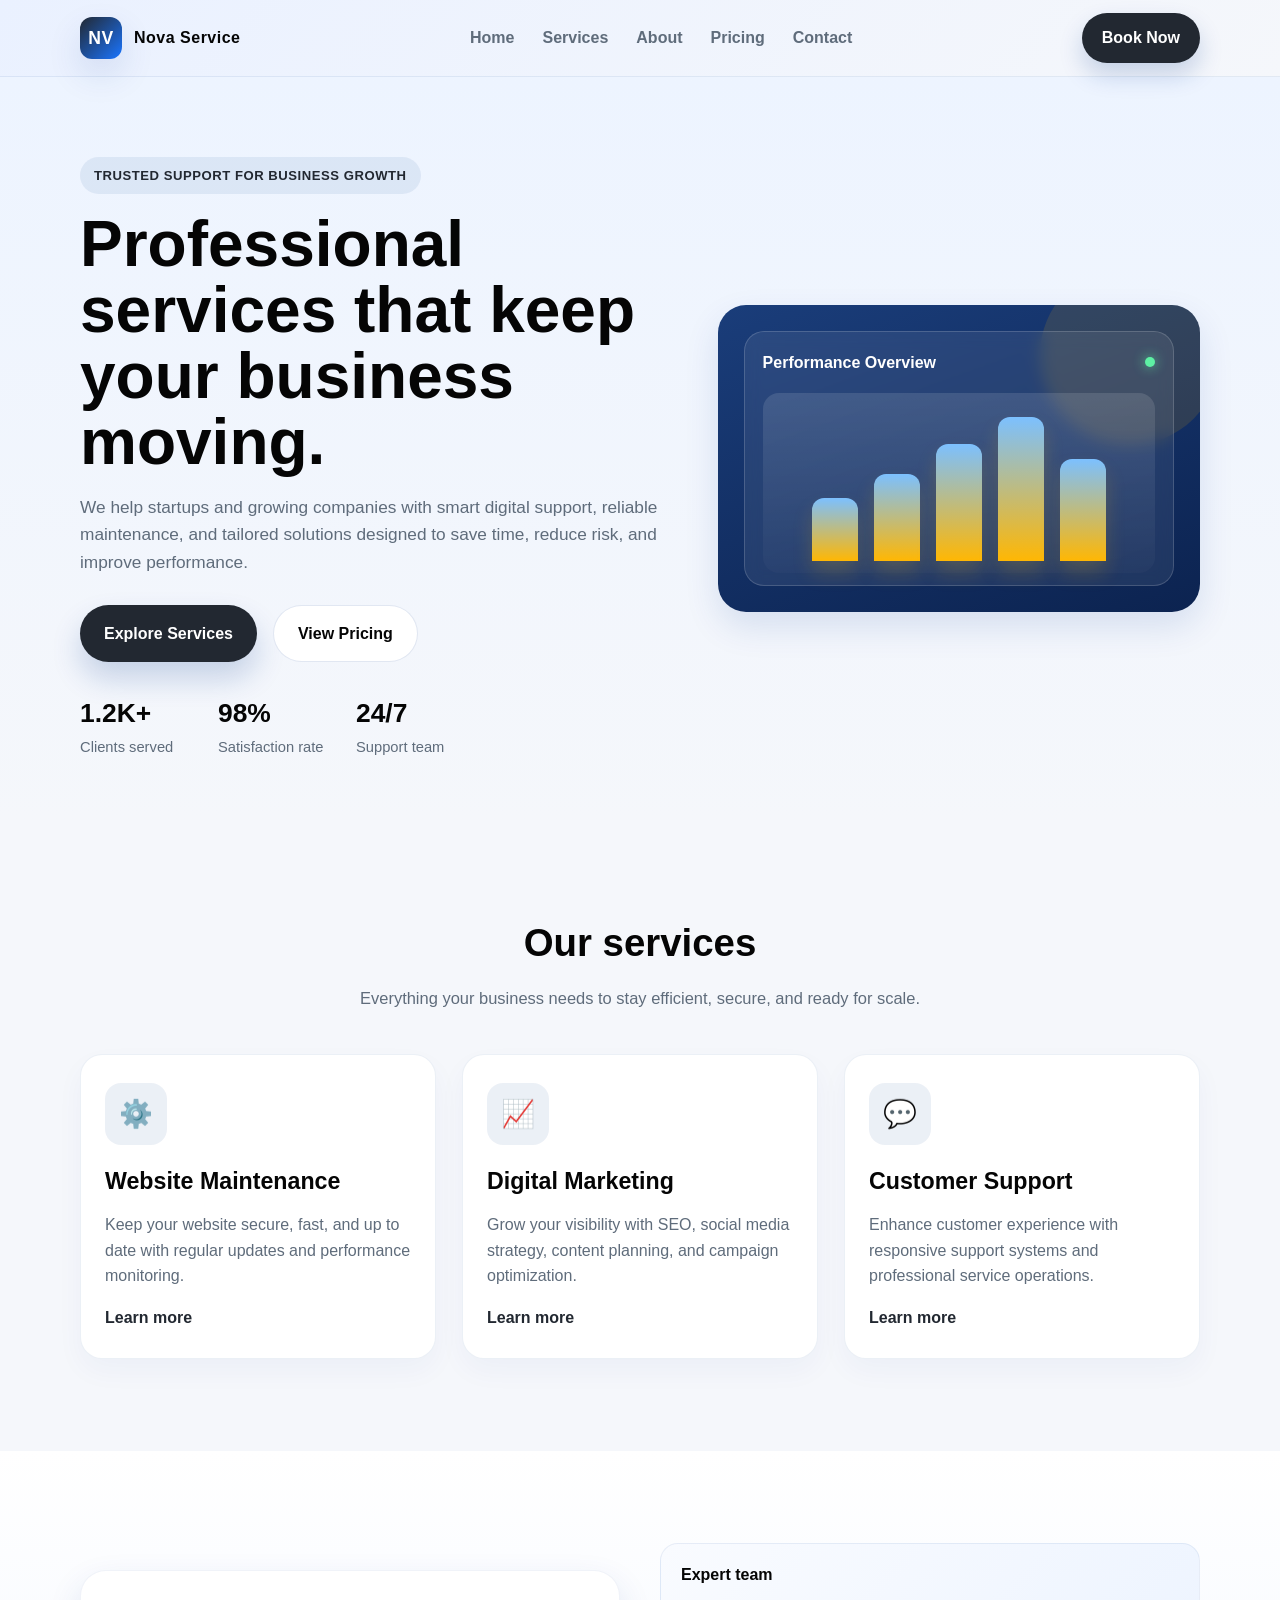
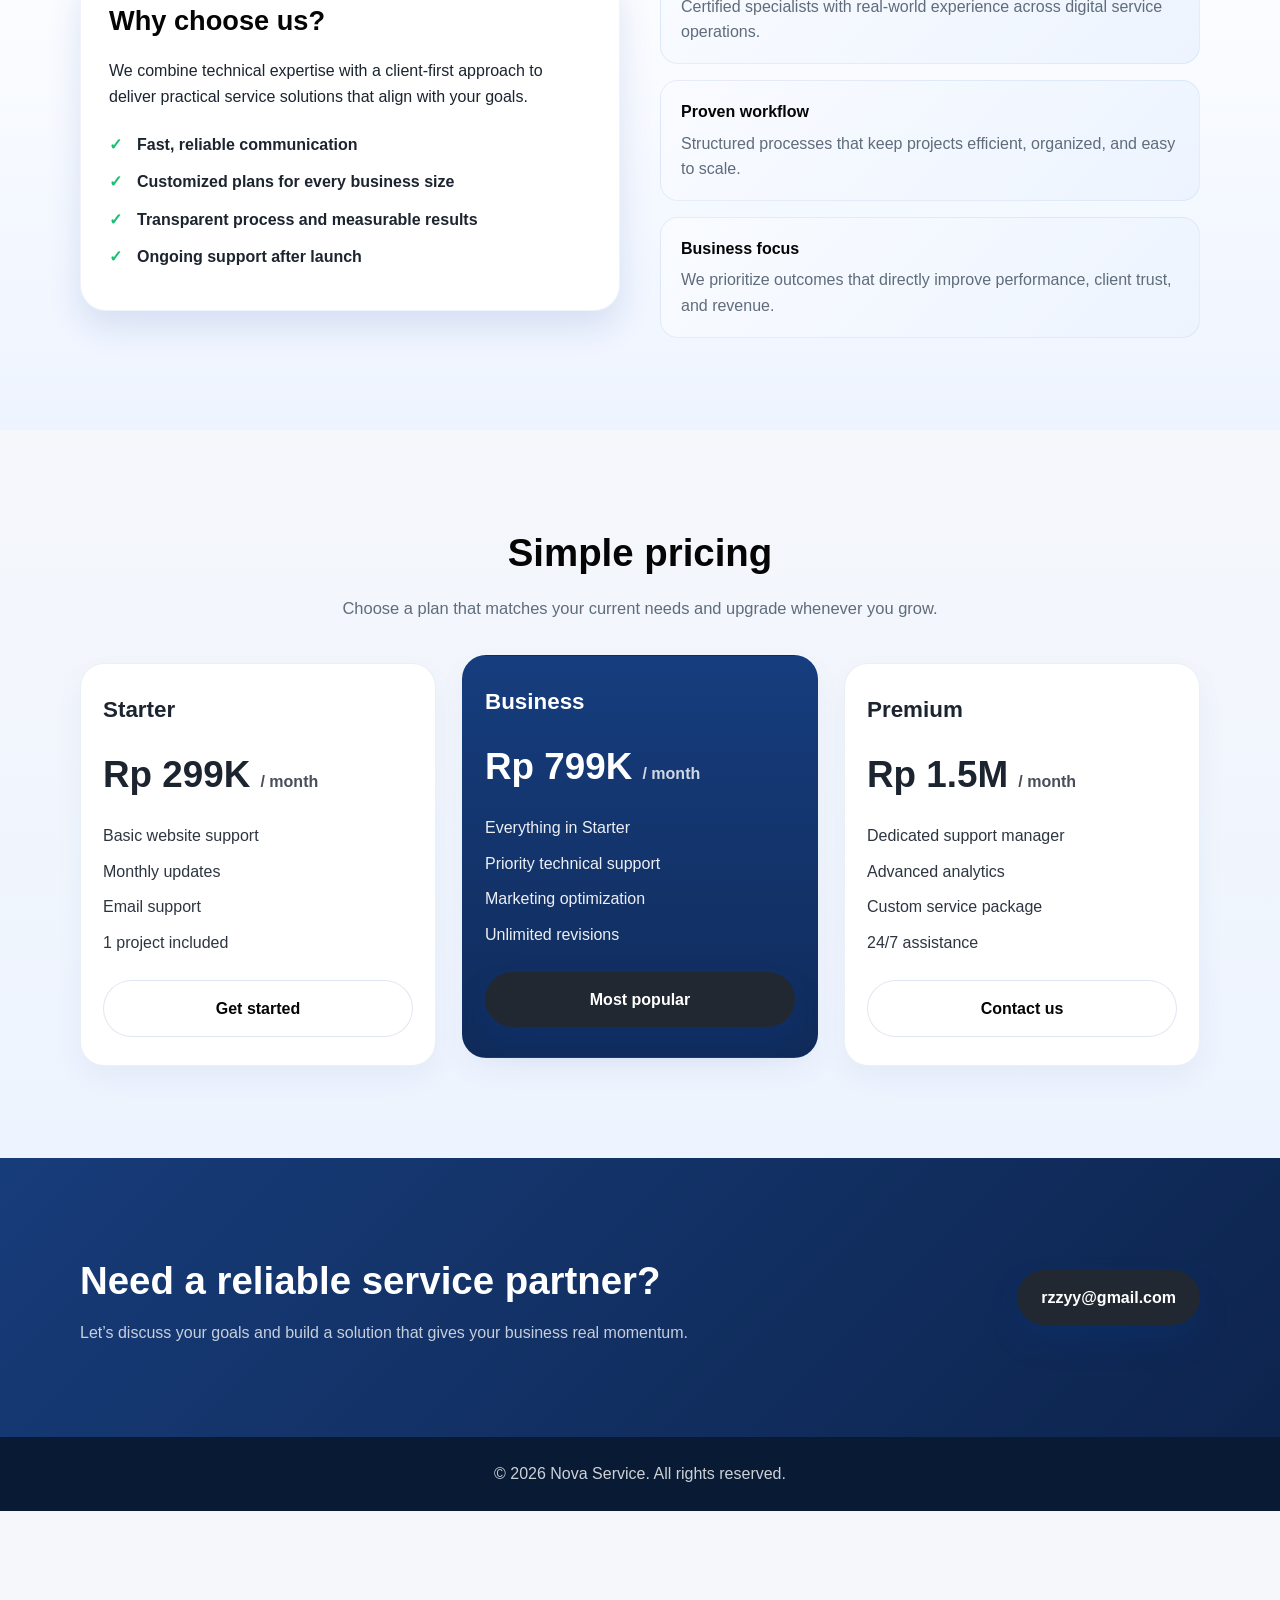
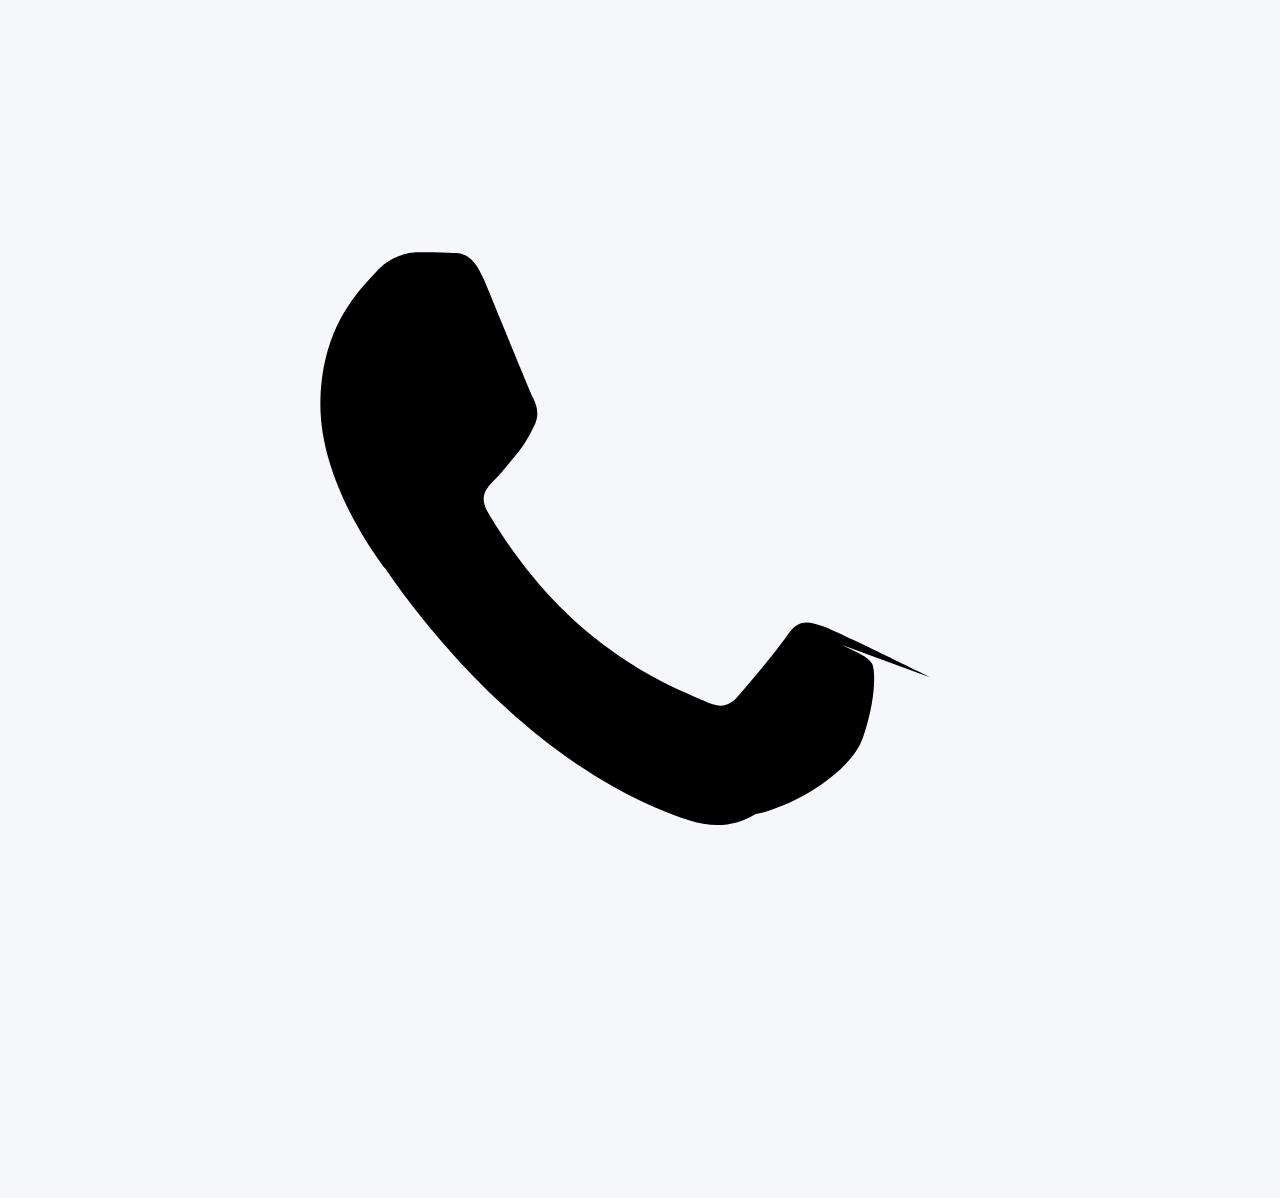
==== commit 46936755: "Update index.html" ====
--- a/index.html
+++ b/index.html
@@ -196,31 +196,13 @@
     <footer>
         <div class="container">© 2026 Nova Service. All rights reserved.</div>
     </footer>
-  <a href="https://wa.me/6283878872602?text=Hello%20NV%20Service%2C%20I%20would%20like%20to%20ask%20about%20your%20services."
+  <a id="wa-float"
+   href="https://wa.me/6283878872602?text=Hello%20NV%20Service%2C%20I%20would%20like%20to%20ask%20about%20your%20services."
    target="_blank"
    rel="noopener"
-   aria-label="WhatsApp"
-   style="
-       position: fixed;
-       right: 20px;
-       bottom: 20px;
-       width: 45px;
-       height: 45px;
-       padding: 0;
-       margin: 0;
-       border-radius: 50%;
-       background: #25D366;
-       display: flex;
-       align-items: center;
-       justify-content: center;
-       z-index: 999999;
-       box-sizing: border-box;
-       text-decoration: none;
-   ">
-    
-    <svg viewBox="0 0 24 24"
-         style="width: 23px; height: 23px; fill: white; display: block;">
-        <path d="M17.472 14.382c-.297-.149-1.758-.867-2.03-.967-.273-.099-.471-.148-.67.15-.197.297-.767.966-.94 1.164-.173.199-.347.223-.644.075-.297-.15-1.255-.463-2.39-1.475-.883-.788-1.48-1.761-1.653-2.059-.173-.297-.018-.458.13-.606.134-.133.298-.347.446-.52.149-.174.198-.298.198-.497.099-.198.05-.371-.025-.52-.075-.149-.669-1.612-.916-2.207-.242-.579-.487-.5-.669-.51-.173-.008-.371-.01-.57-.01-.198 0-.52.074-.792.372-.272.297-1.04 1.016-1.04 2.479 0 1.462 1.065 2.875 1.213 3.074.149.198 2.095 3.2 5.077 4.487.709.306 1.262.489 1.694.625.712.227 1.36.195 1.871.118.571-.085 1.758-.719 2.006-1.413.248-.694.248-1.289.173-1.413-.074-.124-.272-.198-.57-.347z"/>
+   aria-label="WhatsApp">
+    <svg viewBox="0 0 24 24">
+        <path d="M17.472 14.382c-.297-.149-1.758-.867-2.03-.967-.273-.099-.471-.148-.67.15-.197.297-.767.966-.94 1.164-.173.199-.347.223-.644.075-.297-.15-1.255-.463-2.39-1.475-.883-.788-1.48-1.761-1.653-2.059-.173-.297-.018-.458.13-.606.134-.133.298-.347.446-.52.149-.198.198-.298.298-.497.099-.198.05-.371-.025-.52-.075-.149-.669-1.612-.916-2.207-.242-.579-.487-.5-.669-.51-.173-.008-.371-.01-.57-.01-.198 0-.52.074-.792.372-.272.297-1.04 1.016-1.04 2.479 0 1.462 1.065 2.875 1.213 3.074.149.198 2.095 3.2 5.077 4.487.709.306 1.262.489 1.871.118.571-.085 1.758-.719 2.006-1.413.248-.694.248-1.289.173-1.413-.074-.124-.272-.198-.57-.347z"/>
     </svg>
 </a>
     
--- a/style.css
+++ b/style.css
@@ -569,42 +569,3 @@
         animation: none;
     }
 }
-
-.whatsapp-button {
-    position: fixed;
-    right: 20px;
-    bottom: 20px;
-    z-index: 9999;
-
-    width: 45px;
-    height: 45px;
-    padding: 0;
-    margin: 0;
-
-    border-radius: 50%;
-    background: #25D366;
-    color: white;
-
-    display: flex;
-    align-items: center;
-    justify-content: center;
-
-    box-shadow: 0 4px 12px rgba(0, 0, 0, 0.2);
-
-    transition: transform 0.2s ease;
-}
-
-.whatsapp-button:hover {
-    transform: scale(1.08);
-}
-
-.whatsapp-button span {
-    display: none;
-}
-
-.whatsapp-icon {
-    width: 23px;
-    height: 23px;
-    fill: white;
-    display: block;
-}
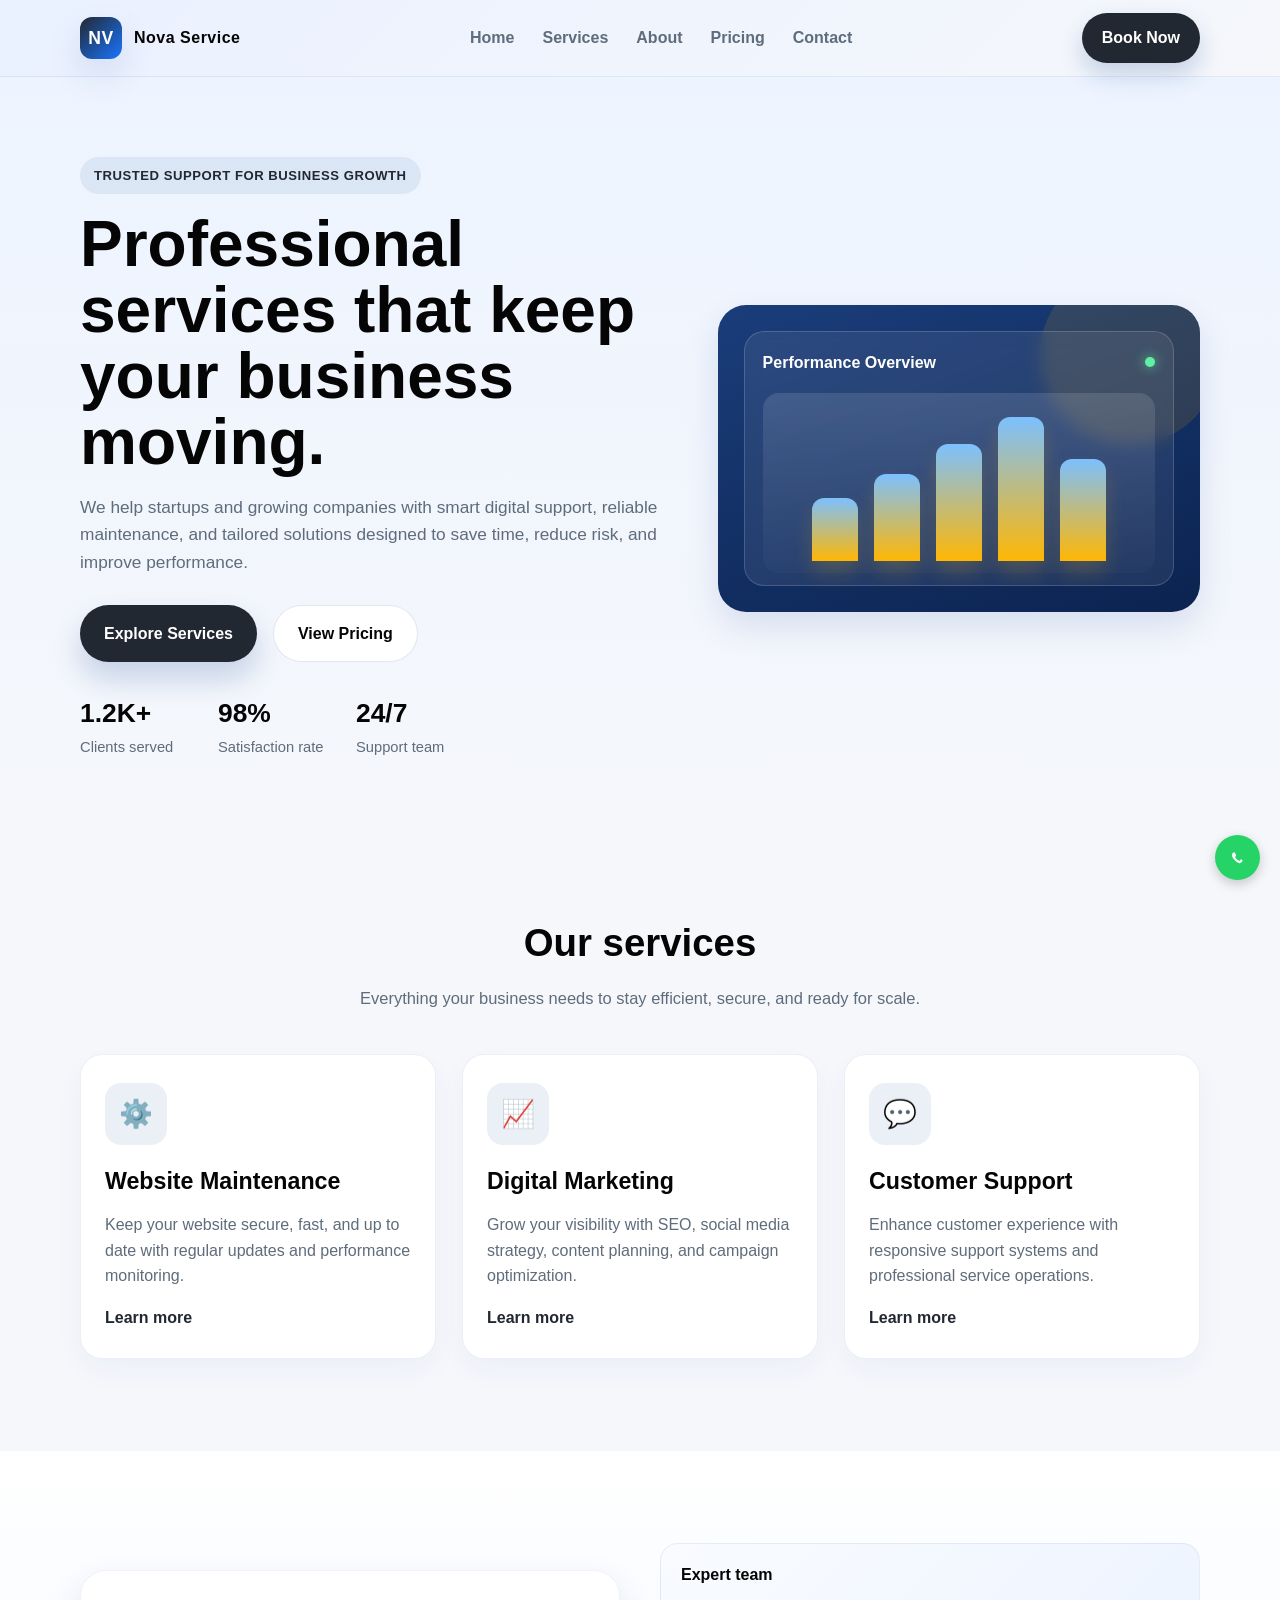
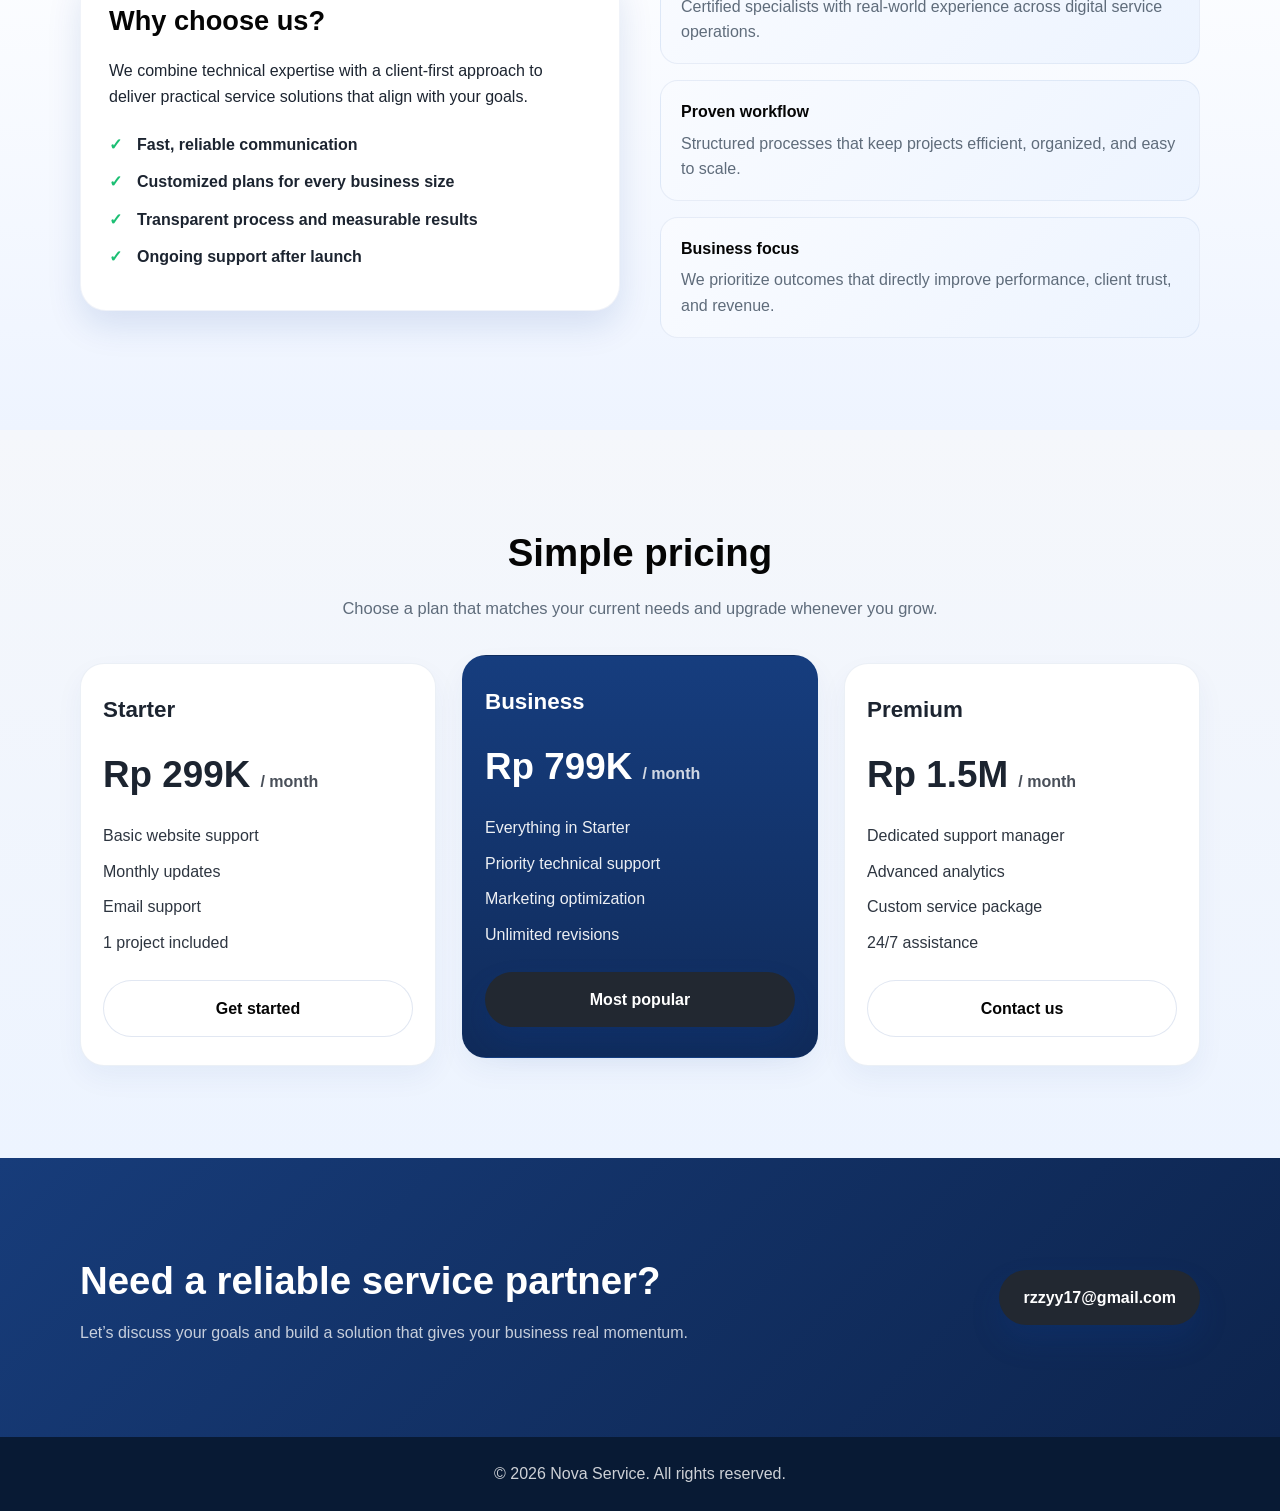
==== commit 07697480: "Update index.html" ====
--- a/index.html
+++ b/index.html
@@ -188,7 +188,7 @@
                     <h2>Need a reliable service partner?</h2>
                     <p>Let’s discuss your goals and build a solution that gives your business real momentum.</p>
                 </div>
-                <a class="btn btn-primary" href="mailto:rzzyy@gmail.com">rzzyy@gmail.com</a>
+                <a class="btn btn-primary" href="mailto:rzzyy17@gmail.com">rzzyy17@gmail.com</a>
             </div>
         </section>
     </main>
--- a/style.css
+++ b/style.css
@@ -569,3 +569,33 @@
         animation: none;
     }
 }
+
+#wa-float {
+    position: fixed;
+    right: 20px;
+    bottom: 20px;
+
+    width: 45px;
+    height: 45px;
+
+    padding: 0;
+    margin: 0;
+
+    border-radius: 50%;
+    background: #25D366;
+
+    display: flex;
+    align-items: center;
+    justify-content: center;
+
+    z-index: 99999;
+
+    box-shadow: 0 4px 12px rgba(0, 0, 0, 0.2);
+}
+
+#wa-float svg {
+    width: 24px;
+    height: 24px;
+    fill: white;
+    display: block;
+}
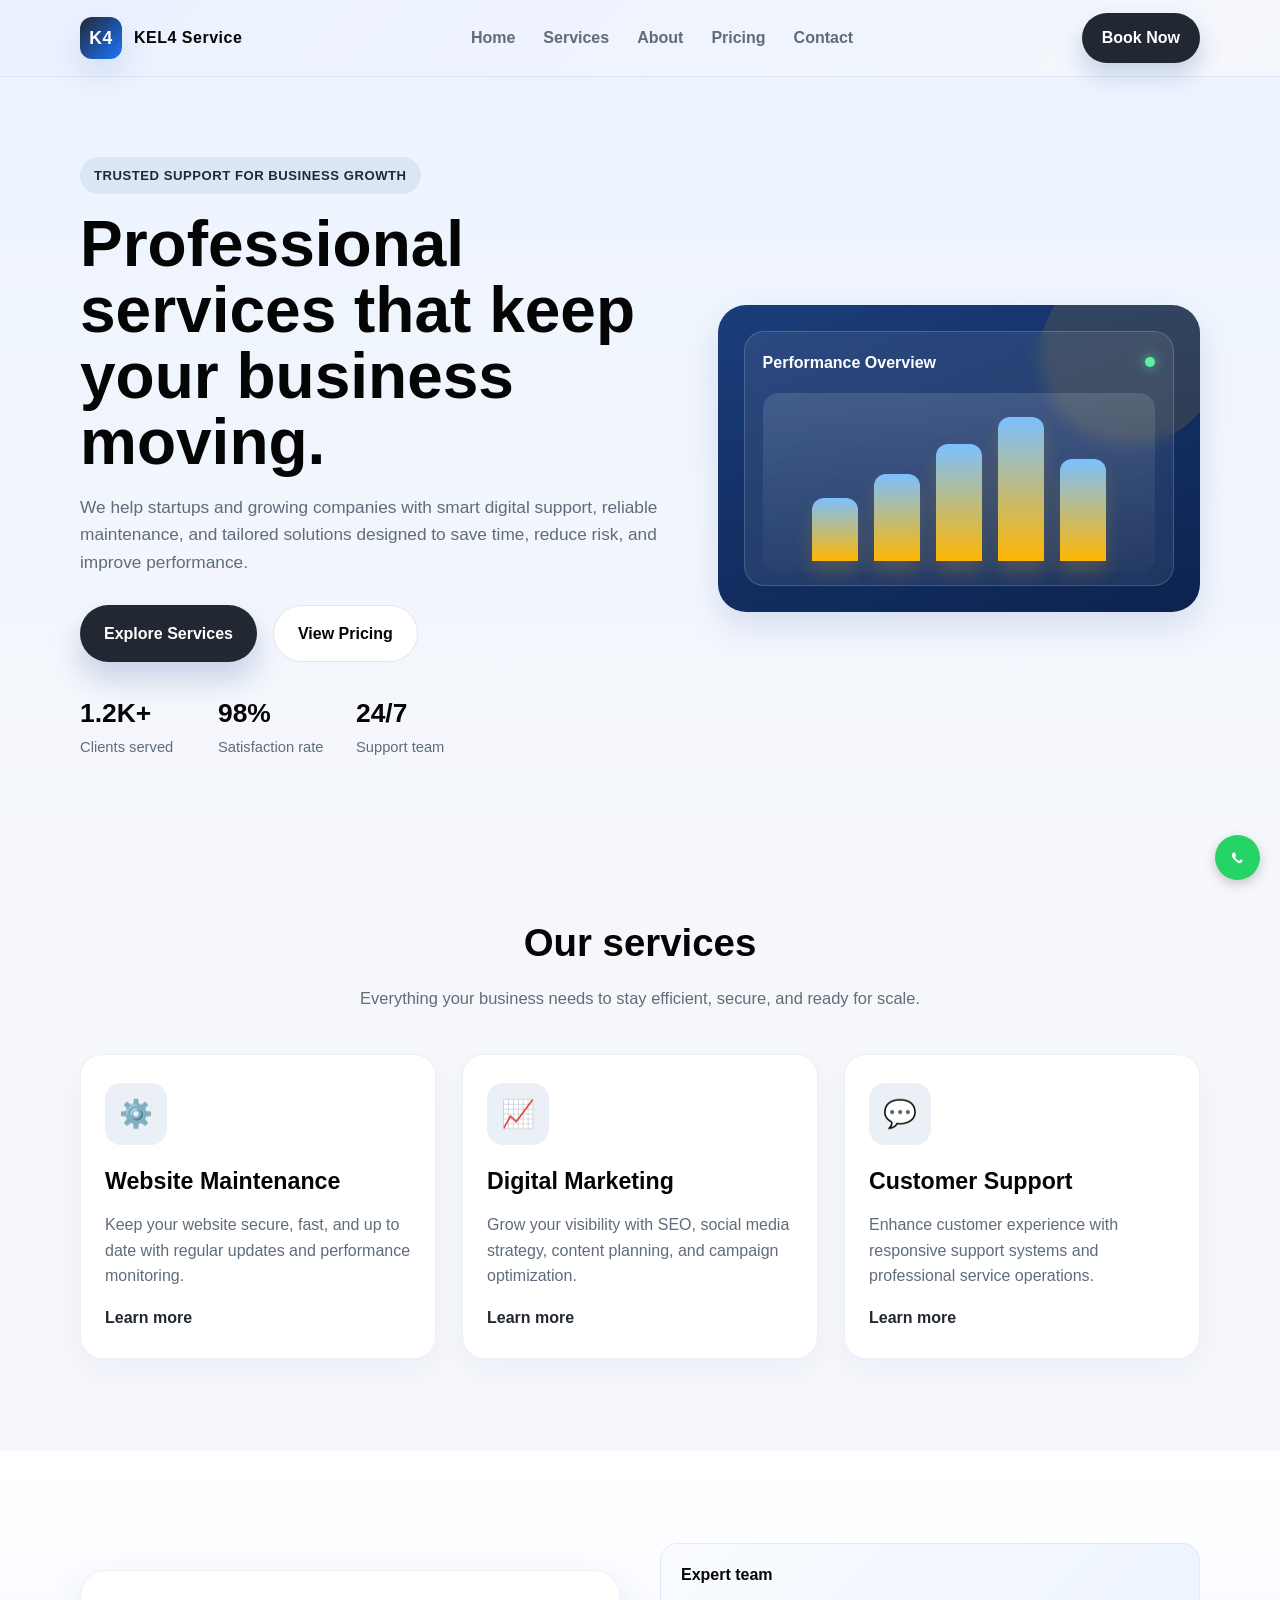
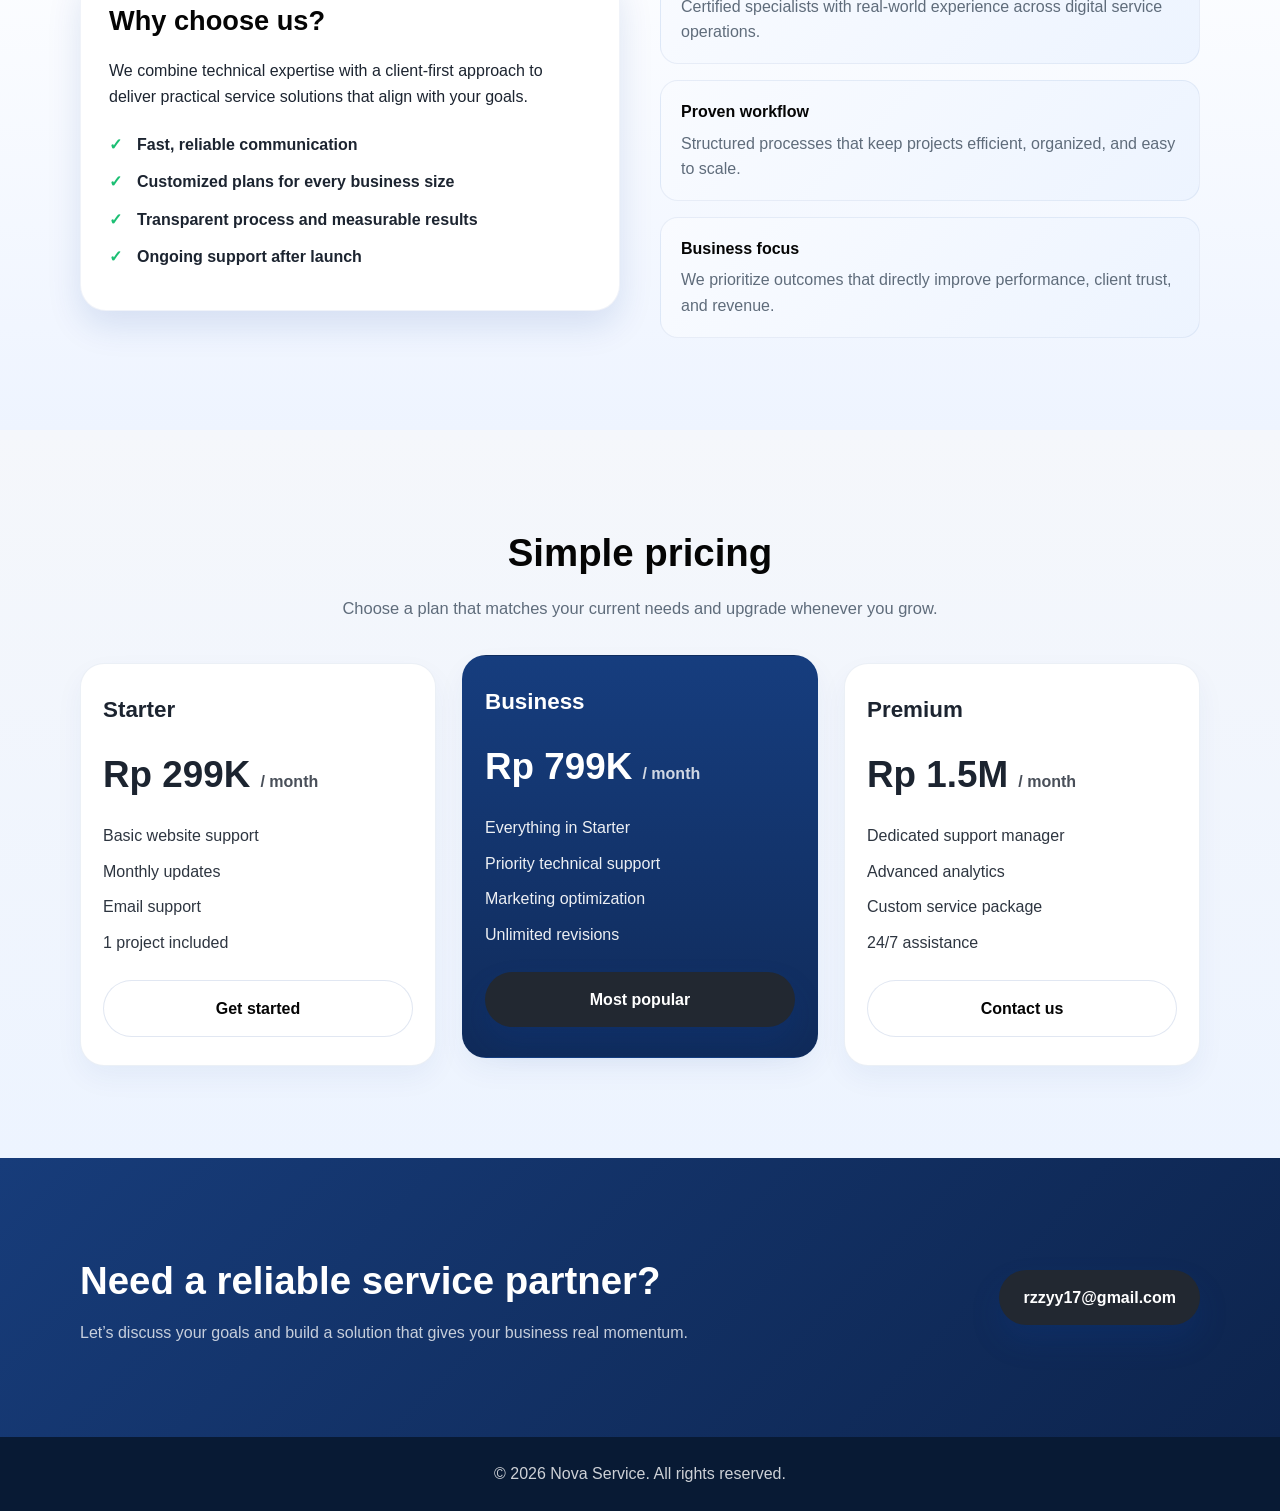
==== commit 95f4b63b: "Update index.html" ====
--- a/index.html
+++ b/index.html
@@ -11,8 +11,8 @@
     <header>
         <div class="container nav">
             <div class="brand">
-                <div class="brand-mark">NV</div>
-                <span>Nova Service</span>
+                <div class="brand-mark">K4</div>
+                <span>KEL4 Service</span>
             </div>
             <nav class="nav-links">
                 <a href="#home">Home</a>
@@ -197,7 +197,7 @@
         <div class="container">© 2026 Nova Service. All rights reserved.</div>
     </footer>
   <a id="wa-float"
-   href="https://wa.me/6283878872602?text=Hello%20NV%20Service%2C%20I%20would%20like%20to%20ask%20about%20your%20services."
+   href="https://wa.me/6283878872602?text=Hello%20K4%20Service%2C%20I%20would%20like%20to%20ask%20about%20your%20services."
    target="_blank"
    rel="noopener"
    aria-label="WhatsApp">
